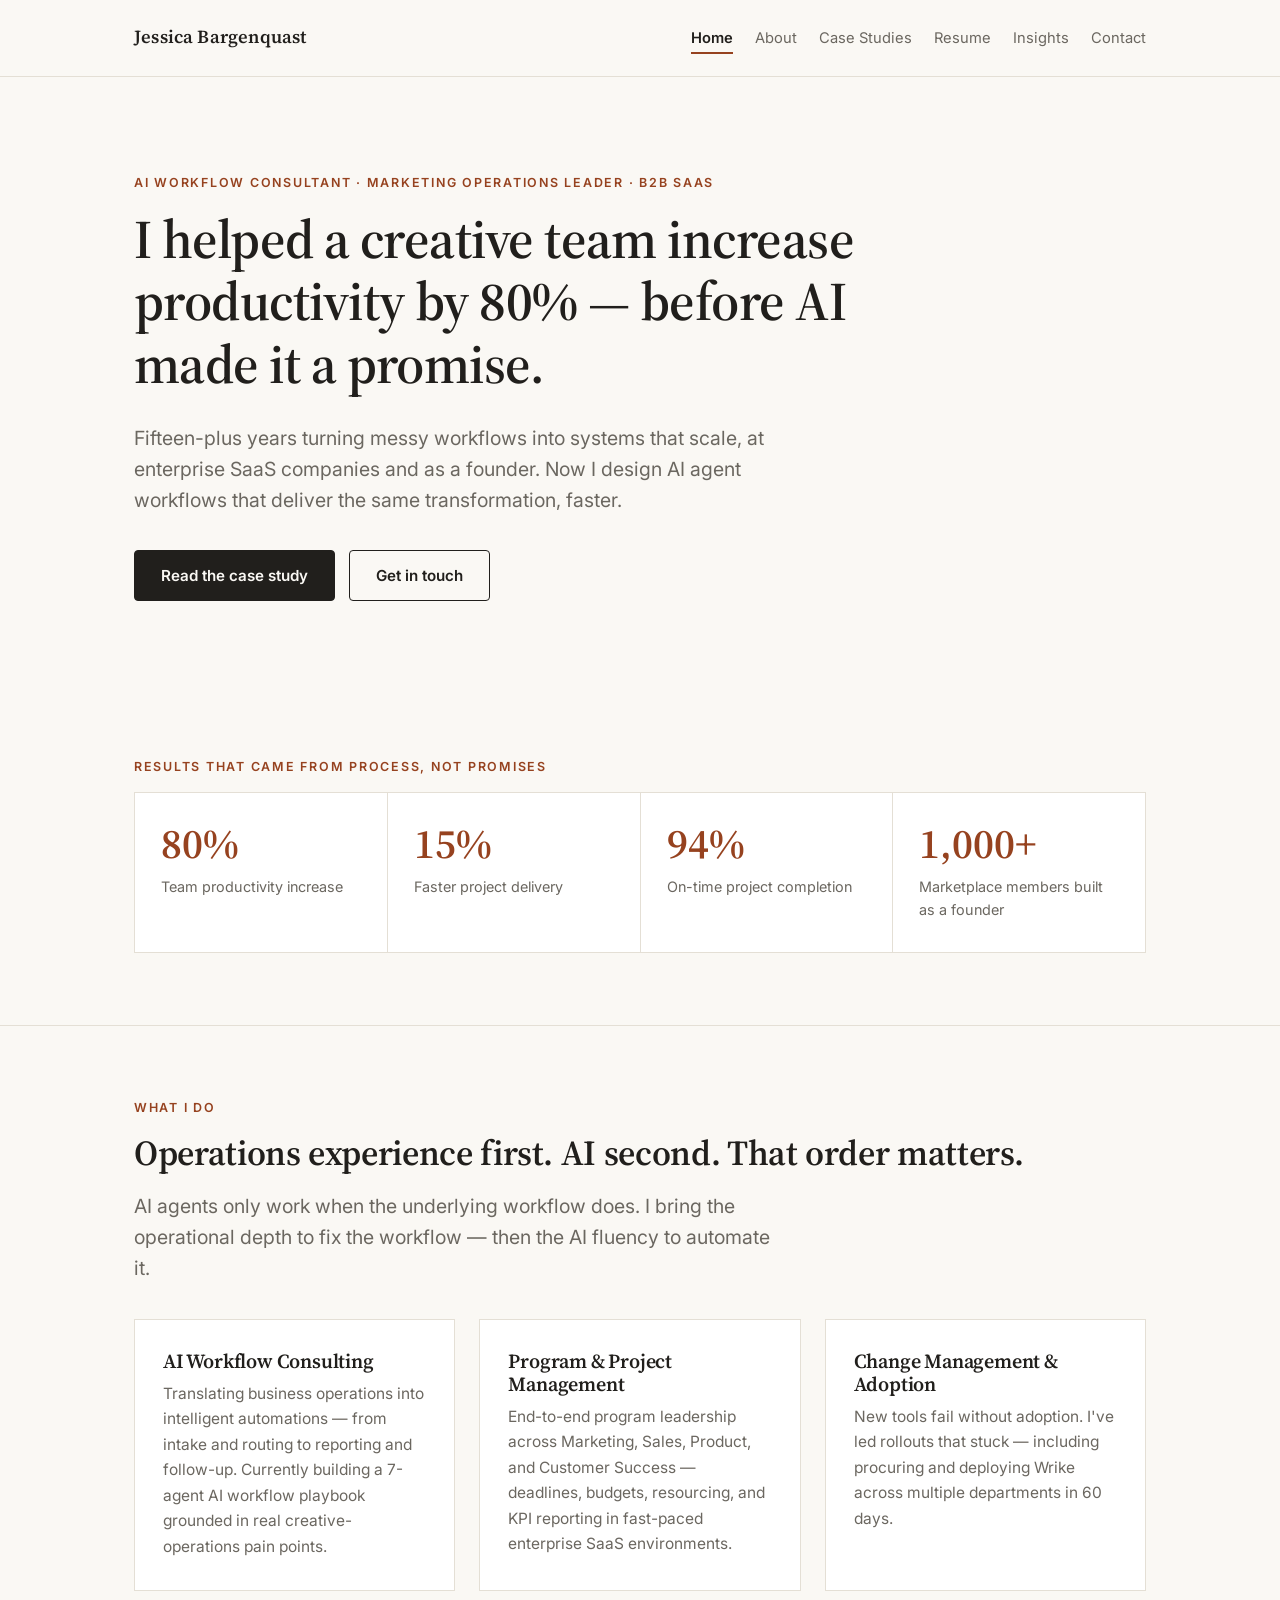
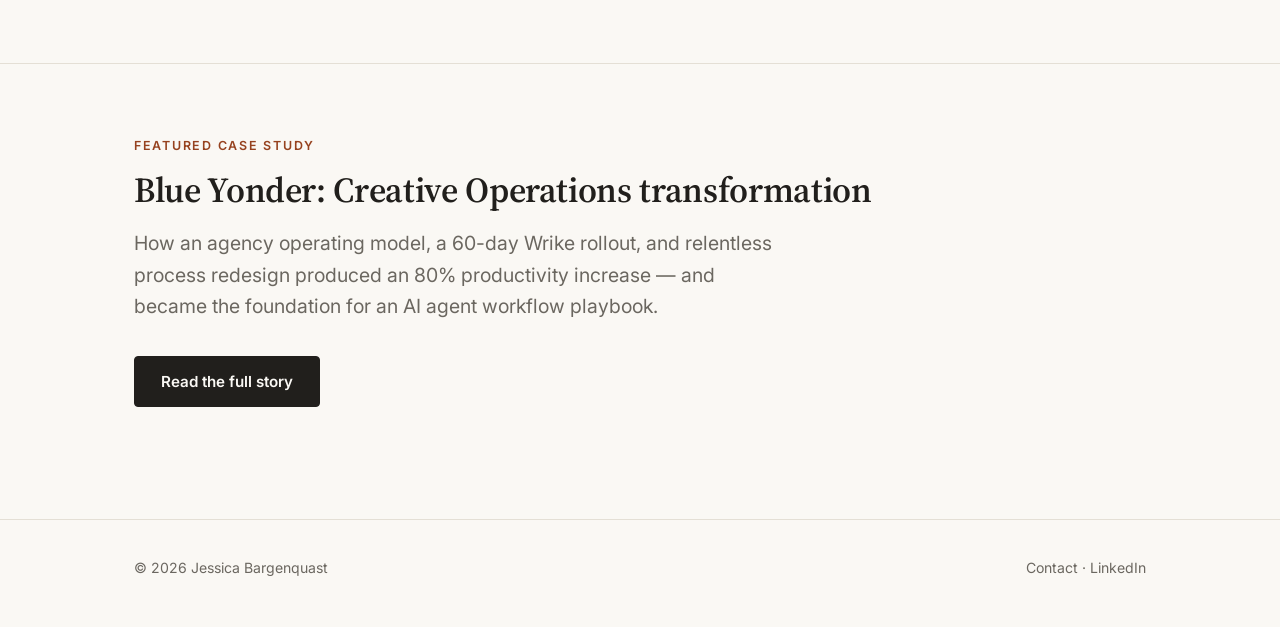
==== index.html @ bfed1fb9 "Portfolio site: six-page static build with Netlify contact form Co-Authored-By: Claude Fable 5 <nore" ====
<!DOCTYPE html>
<html lang="en">
<head>
  <meta charset="UTF-8">
  <meta name="viewport" content="width=device-width, initial-scale=1.0">
  <title>Jessica Bargenquast — AI Workflow Consultant</title>
  <meta name="description" content="AI workflow consultant and marketing operations leader. 15+ years driving workflow transformation at enterprise SaaS companies, including an 80% team productivity increase.">
  <link rel="preconnect" href="https://fonts.googleapis.com">
  <link rel="preconnect" href="https://fonts.gstatic.com" crossorigin>
  <link href="https://fonts.googleapis.com/css2?family=Inter:wght@400;600&family=Source+Serif+4:opsz,wght@8..60,400;8..60,600&display=swap" rel="stylesheet">
  <link rel="stylesheet" href="css/styles.css">
</head>
<body>

  <header class="site-header">
    <div class="wrap">
      <a class="site-name" href="index.html">Jessica Bargenquast</a>
      <nav class="site-nav">
        <a href="index.html" aria-current="page">Home</a>
        <a href="about.html">About</a>
        <a href="case-studies.html">Case Studies</a>
        <a href="resume.html">Resume</a>
        <a href="insights.html">Insights</a>
        <a href="contact.html">Contact</a>
      </nav>
    </div>
  </header>

  <main>

    <section class="hero">
      <div class="wrap">
        <p class="kicker">AI Workflow Consultant · Marketing Operations Leader · B2B SaaS</p>
        <h1>I helped a creative team increase productivity by 80% — before AI made it a promise.</h1>
        <p class="lede">Fifteen-plus years turning messy workflows into systems that scale, at enterprise SaaS companies and as a founder. Now I design AI agent workflows that deliver the same transformation, faster.</p>
        <div class="hero-actions">
          <a class="btn" href="case-studies.html">Read the case study</a>
          <a class="btn secondary" href="contact.html">Get in touch</a>
        </div>
      </div>
    </section>

    <section class="section">
      <div class="wrap">
        <p class="kicker">Results that came from process, not promises</p>
        <div class="stats">
          <div class="stat"><span class="num">80%</span><span class="label">Team productivity increase</span></div>
          <div class="stat"><span class="num">15%</span><span class="label">Faster project delivery</span></div>
          <div class="stat"><span class="num">94%</span><span class="label">On-time project completion</span></div>
          <div class="stat"><span class="num">1,000+</span><span class="label">Marketplace members built as a founder</span></div>
        </div>
      </div>
    </section>

    <section class="section">
      <div class="wrap">
        <p class="kicker">What I do</p>
        <h2>Operations experience first. AI second. That order matters.</h2>
        <p class="lede">AI agents only work when the underlying workflow does. I bring the operational depth to fix the workflow — then the AI fluency to automate it.</p>
        <div class="card-grid">
          <div class="card">
            <h3>AI Workflow Consulting</h3>
            <p>Translating business operations into intelligent automations — from intake and routing to reporting and follow-up. Currently building a 7-agent AI workflow playbook grounded in real creative-operations pain points.</p>
          </div>
          <div class="card">
            <h3>Program &amp; Project Management</h3>
            <p>End-to-end program leadership across Marketing, Sales, Product, and Customer Success — deadlines, budgets, resourcing, and KPI reporting in fast-paced enterprise SaaS environments.</p>
          </div>
          <div class="card">
            <h3>Change Management &amp; Adoption</h3>
            <p>New tools fail without adoption. I've led rollouts that stuck — including procuring and deploying Wrike across multiple departments in 60 days.</p>
          </div>
        </div>
      </div>
    </section>

    <section class="section">
      <div class="wrap">
        <p class="kicker">Featured case study</p>
        <h2>Blue Yonder: Creative Operations transformation</h2>
        <p class="lede">How an agency operating model, a 60-day Wrike rollout, and relentless process redesign produced an 80% productivity increase — and became the foundation for an AI agent workflow playbook.</p>
        <div class="hero-actions">
          <a class="btn" href="case-studies.html">Read the full story</a>
        </div>
      </div>
    </section>

  </main>

  <footer class="site-footer">
    <div class="wrap">
      <div>© 2026 Jessica Bargenquast</div>
      <div>
        <a href="contact.html">Contact</a> ·
        <a href="https://linkedin.com/in/jessbarg">LinkedIn</a>
      </div>
    </div>
  </footer>

</body>
</html>
---- css/styles.css ----
/* ============================================================
   Jessica Bargenquast — portfolio site styles
   Plain CSS, no build step. Edit freely.
   ============================================================ */

:root {
  --paper: #faf8f4;        /* page background */
  --ink: #211f1c;          /* main text */
  --muted: #6b6760;        /* secondary text */
  --accent: #96421f;       /* terracotta accent */
  --accent-dark: #7a3417;
  --line: #e4dfd5;         /* hairline borders */
  --card: #ffffff;
  --serif: "Source Serif 4", Georgia, "Times New Roman", serif;
  --sans: "Inter", -apple-system, "Segoe UI", Helvetica, Arial, sans-serif;
}

* { box-sizing: border-box; }

html { scroll-behavior: smooth; }

body {
  margin: 0;
  background: var(--paper);
  color: var(--ink);
  font-family: var(--sans);
  font-size: 17px;
  line-height: 1.65;
  -webkit-font-smoothing: antialiased;
}

h1, h2, h3 {
  font-family: var(--serif);
  font-weight: 600;
  line-height: 1.15;
  margin: 0 0 0.5em;
  letter-spacing: -0.01em;
}

h1 { font-size: clamp(2.2rem, 5vw, 3.4rem); }
h2 { font-size: clamp(1.6rem, 3.5vw, 2.2rem); }
h3 { font-size: 1.25rem; }

p { margin: 0 0 1.1em; }

a { color: var(--accent); text-decoration: none; }
a:hover { color: var(--accent-dark); text-decoration: underline; }

img { max-width: 100%; display: block; }

.wrap {
  max-width: 1060px;
  margin: 0 auto;
  padding: 0 24px;
}

.prose { max-width: 700px; }

/* ---------- Header / nav ---------- */

.site-header {
  border-bottom: 1px solid var(--line);
  background: var(--paper);
}

.site-header .wrap {
  display: flex;
  flex-wrap: wrap;
  align-items: baseline;
  justify-content: space-between;
  gap: 12px 24px;
  padding-top: 22px;
  padding-bottom: 22px;
}

.site-name {
  font-family: var(--serif);
  font-size: 1.15rem;
  font-weight: 600;
  color: var(--ink);
  letter-spacing: 0.01em;
}
.site-name:hover { color: var(--accent); text-decoration: none; }

.site-nav {
  display: flex;
  flex-wrap: wrap;
  gap: 4px 22px;
  font-size: 0.92rem;
}

.site-nav a {
  color: var(--muted);
  padding: 2px 0;
  border-bottom: 2px solid transparent;
}

.site-nav a:hover {
  color: var(--ink);
  text-decoration: none;
  border-bottom-color: var(--line);
}

.site-nav a[aria-current="page"] {
  color: var(--ink);
  font-weight: 600;
  border-bottom-color: var(--accent);
}

/* ---------- Sections ---------- */

.section { padding: 72px 0; }
.section + .section { border-top: 1px solid var(--line); }

.kicker {
  font-size: 0.78rem;
  font-weight: 600;
  text-transform: uppercase;
  letter-spacing: 0.14em;
  color: var(--accent);
  margin: 0 0 14px;
}

.lede {
  font-size: 1.22rem;
  line-height: 1.6;
  color: var(--muted);
  max-width: 640px;
}

/* ---------- Hero ---------- */

.hero { padding: 96px 0 84px; }

.hero h1 { max-width: 780px; }

.hero .lede { margin-top: 18px; }

.hero-actions {
  margin-top: 34px;
  display: flex;
  flex-wrap: wrap;
  gap: 14px;
}

.btn {
  display: inline-block;
  padding: 12px 26px;
  border-radius: 4px;
  font-size: 0.95rem;
  font-weight: 600;
  background: var(--ink);
  color: var(--paper);
  border: 1px solid var(--ink);
}
.btn:hover { background: var(--accent-dark); border-color: var(--accent-dark); color: #fff; text-decoration: none; }

.btn.secondary {
  background: transparent;
  color: var(--ink);
  border: 1px solid var(--ink);
}
.btn.secondary:hover { background: var(--ink); color: var(--paper); }

/* ---------- Stats ---------- */

.stats {
  display: grid;
  grid-template-columns: repeat(auto-fit, minmax(200px, 1fr));
  gap: 1px;
  background: var(--line);
  border: 1px solid var(--line);
  margin: 0;
}

.stat {
  background: var(--card);
  padding: 30px 26px;
}

.stat .num {
  font-family: var(--serif);
  font-size: 2.6rem;
  font-weight: 600;
  color: var(--accent);
  line-height: 1;
  display: block;
}

.stat .label {
  margin-top: 10px;
  font-size: 0.9rem;
  color: var(--muted);
  display: block;
}

/* ---------- Cards ---------- */

.card-grid {
  display: grid;
  grid-template-columns: repeat(auto-fit, minmax(260px, 1fr));
  gap: 24px;
  margin-top: 34px;
}

.card {
  background: var(--card);
  border: 1px solid var(--line);
  padding: 30px 28px;
}

.card h3 { margin-bottom: 0.4em; }
.card p { color: var(--muted); font-size: 0.97rem; margin-bottom: 0; }

/* ---------- About ---------- */

.about-layout {
  display: grid;
  grid-template-columns: 300px 1fr;
  gap: 56px;
  align-items: start;
}

@media (max-width: 760px) {
  .about-layout { grid-template-columns: 1fr; }
  .about-photo { max-width: 320px; }
}

.about-photo img {
  border-radius: 6px;
  border: 1px solid var(--line);
}

.photo-fallback {
  border-radius: 6px;
  border: 1px solid var(--line);
  background: var(--card);
  aspect-ratio: 4 / 5;
  display: flex;
  align-items: center;
  justify-content: center;
  font-family: var(--serif);
  font-size: 3rem;
  color: var(--line);
}

/* ---------- Case study ---------- */

.case-meta {
  display: flex;
  flex-wrap: wrap;
  gap: 10px 34px;
  padding: 22px 0;
  border-top: 1px solid var(--line);
  border-bottom: 1px solid var(--line);
  margin: 40px 0;
  font-size: 0.92rem;
}

.case-meta div span {
  display: block;
  text-transform: uppercase;
  letter-spacing: 0.1em;
  font-size: 0.72rem;
  color: var(--muted);
  margin-bottom: 2px;
}

.pull {
  border-left: 3px solid var(--accent);
  padding: 6px 0 6px 24px;
  margin: 36px 0;
  font-family: var(--serif);
  font-size: 1.35rem;
  line-height: 1.45;
  color: var(--ink);
}

/* ---------- Resume ---------- */

.resume-header {
  display: flex;
  flex-wrap: wrap;
  align-items: flex-end;
  justify-content: space-between;
  gap: 20px;
  margin-bottom: 8px;
}

.job {
  padding: 30px 0;
  border-top: 1px solid var(--line);
}

.job:first-of-type { border-top: none; }

.job-head {
  display: flex;
  flex-wrap: wrap;
  justify-content: space-between;
  gap: 4px 24px;
  align-items: baseline;
}

.job-head h3 { margin: 0; }

.job-dates {
  font-size: 0.88rem;
  color: var(--muted);
  white-space: nowrap;
}

.job-org {
  color: var(--muted);
  font-size: 0.95rem;
  margin: 2px 0 14px;
}

.job ul { margin: 0; padding-left: 20px; }
.job li { margin-bottom: 9px; color: var(--ink); }

.skills-grid {
  display: grid;
  grid-template-columns: repeat(auto-fit, minmax(230px, 1fr));
  gap: 24px;
  margin-top: 28px;
}

.skills-grid .card ul {
  margin: 0;
  padding-left: 18px;
  color: var(--muted);
  font-size: 0.95rem;
}
.skills-grid .card li { margin-bottom: 7px; }

.cert-list { list-style: none; margin: 0; padding: 0; }
.cert-list li {
  padding: 14px 0;
  border-bottom: 1px solid var(--line);
  display: flex;
  flex-wrap: wrap;
  justify-content: space-between;
  gap: 4px 24px;
}
.cert-list .cert-meta { color: var(--muted); font-size: 0.9rem; white-space: nowrap; }

.badge {
  display: inline-block;
  font-size: 0.72rem;
  font-weight: 600;
  text-transform: uppercase;
  letter-spacing: 0.08em;
  color: var(--accent);
  border: 1px solid var(--accent);
  border-radius: 3px;
  padding: 1px 8px;
  margin-left: 8px;
  vertical-align: middle;
}

/* ---------- Contact ---------- */

.contact-list { list-style: none; padding: 0; margin: 30px 0 0; }
.contact-list li { padding: 16px 0; border-bottom: 1px solid var(--line); font-size: 1.05rem; }
.contact-list span {
  display: inline-block;
  min-width: 110px;
  color: var(--muted);
  font-size: 0.85rem;
  text-transform: uppercase;
  letter-spacing: 0.1em;
}

.contact-form {
  margin-top: 38px;
  max-width: 560px;
}

.contact-form label {
  display: block;
  font-size: 0.85rem;
  font-weight: 600;
  margin-bottom: 18px;
}

.contact-form input,
.contact-form textarea {
  display: block;
  width: 100%;
  margin-top: 6px;
  padding: 11px 13px;
  font: inherit;
  font-weight: 400;
  color: var(--ink);
  background: var(--card);
  border: 1px solid var(--line);
  border-radius: 4px;
}

.contact-form input:focus,
.contact-form textarea:focus {
  outline: 2px solid var(--accent);
  outline-offset: -1px;
  border-color: transparent;
}

.contact-form .btn {
  cursor: pointer;
  font-family: var(--sans);
}

/* ---------- Footer ---------- */

.site-footer {
  border-top: 1px solid var(--line);
  padding: 36px 0 48px;
  margin-top: 40px;
  font-size: 0.88rem;
  color: var(--muted);
}

.site-footer .wrap {
  display: flex;
  flex-wrap: wrap;
  justify-content: space-between;
  gap: 10px 30px;
}

.site-footer a { color: var(--muted); }
.site-footer a:hover { color: var(--accent); }

/* ---------- Utilities ---------- */

.mt-0 { margin-top: 0; }
.center { text-align: center; }
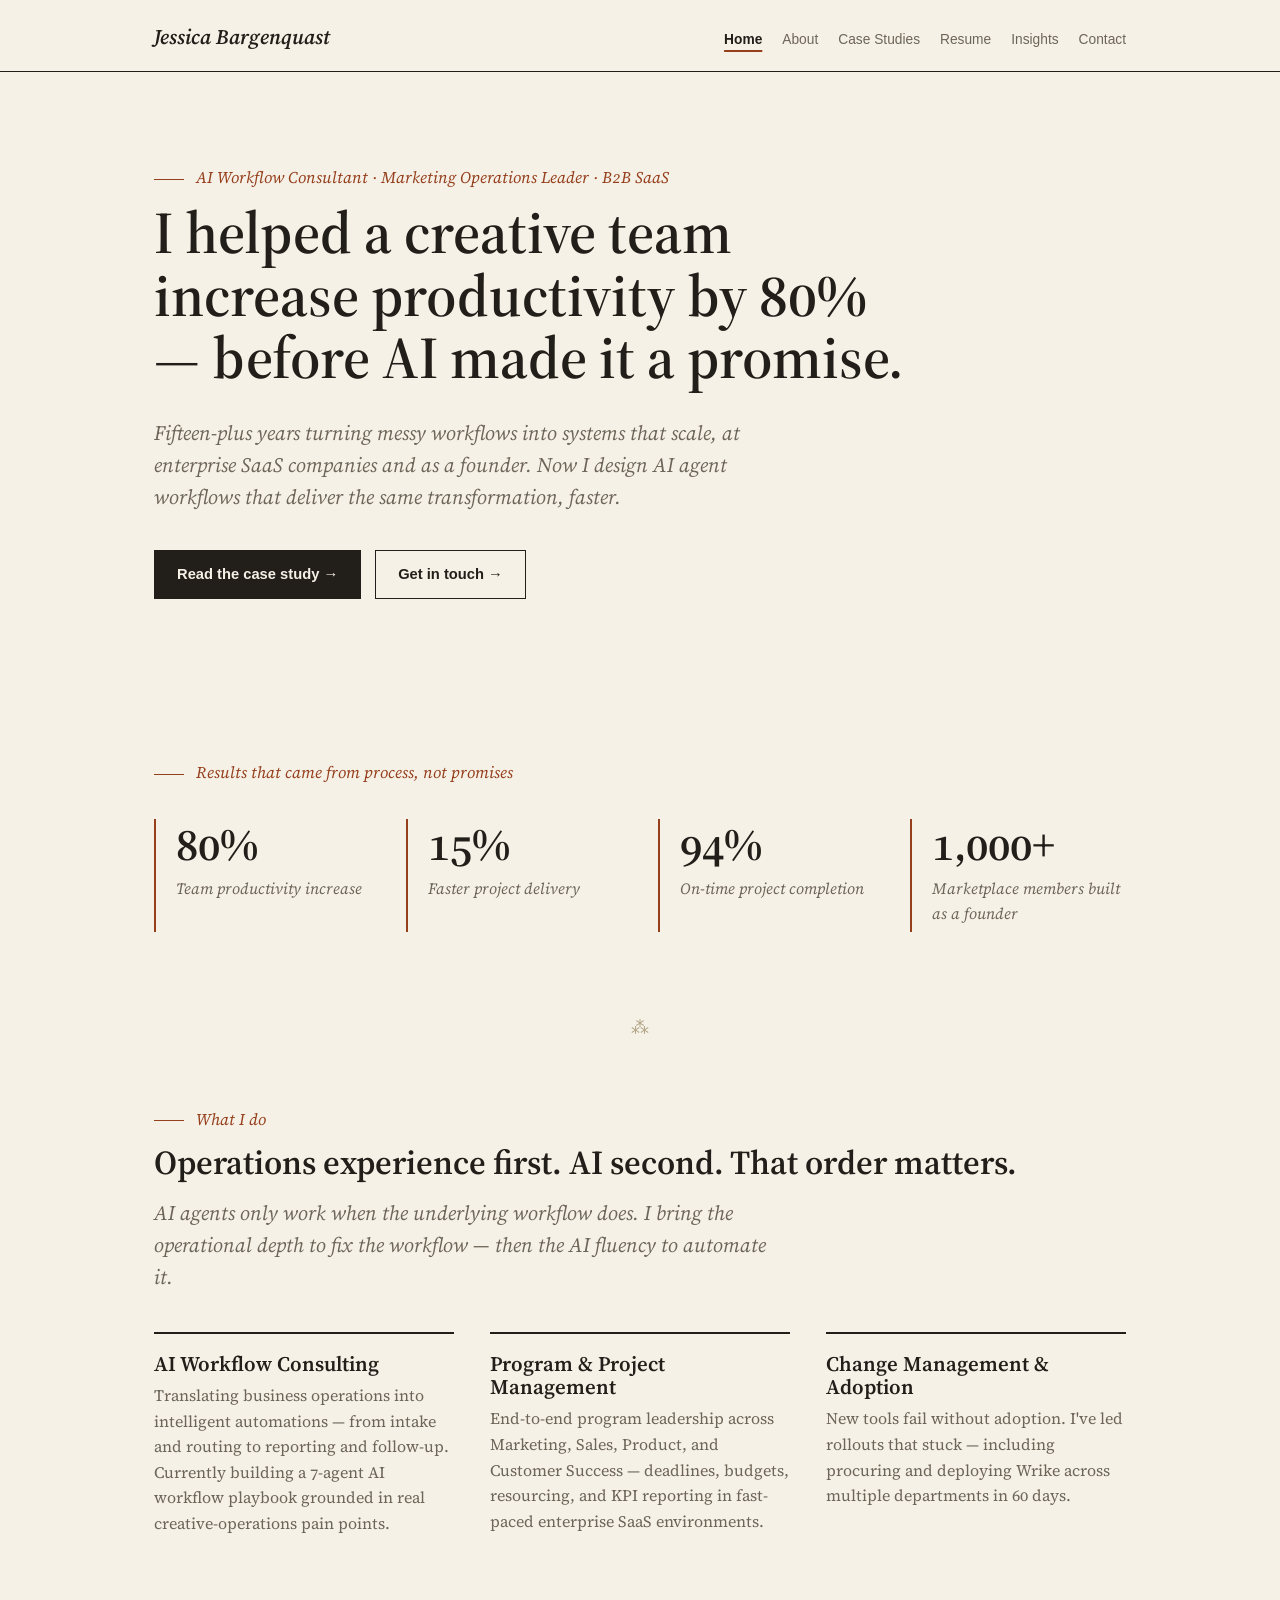
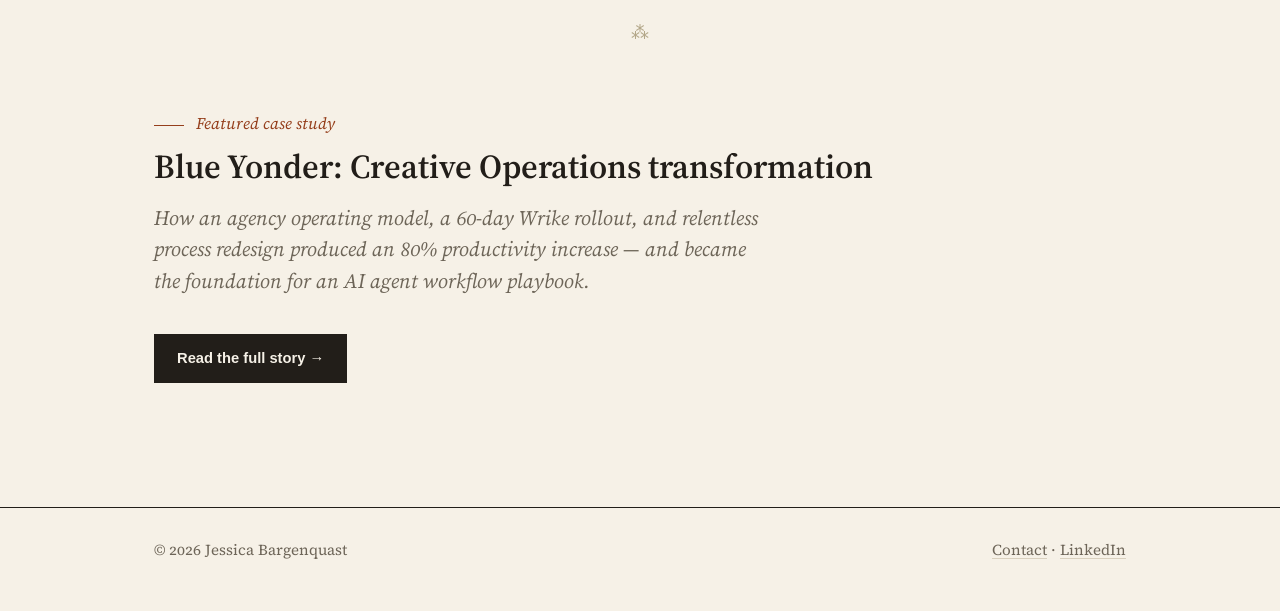
==== commit 362f5be2: "Redesign: small-press editorial style to replace generic AI-generated look Serif body text with real" ====
--- a/index.html
+++ b/index.html
@@ -7,7 +7,7 @@
   <meta name="description" content="AI workflow consultant and marketing operations leader. 15+ years driving workflow transformation at enterprise SaaS companies, including an 80% team productivity increase.">
   <link rel="preconnect" href="https://fonts.googleapis.com">
   <link rel="preconnect" href="https://fonts.gstatic.com" crossorigin>
-  <link href="https://fonts.googleapis.com/css2?family=Inter:wght@400;600&family=Source+Serif+4:opsz,wght@8..60,400;8..60,600&display=swap" rel="stylesheet">
+  <link href="https://fonts.googleapis.com/css2?family=Source+Serif+4:ital,opsz,wght@0,8..60,400;0,8..60,600;1,8..60,400;1,8..60,600&display=swap" rel="stylesheet">
   <link rel="stylesheet" href="css/styles.css">
 </head>
 <body>
--- a/css/styles.css
+++ b/css/styles.css
@@ -1,65 +1,79 @@
 /* ============================================================
    Jessica Bargenquast — portfolio site styles
    Plain CSS, no build step. Edit freely.
+
+   Direction: small-press editorial. Serif body, italic ledes,
+   asterism dividers, ink rules instead of card boxes.
    ============================================================ */
 
 :root {
-  --paper: #faf8f4;        /* page background */
-  --ink: #211f1c;          /* main text */
-  --muted: #6b6760;        /* secondary text */
-  --accent: #96421f;       /* terracotta accent */
-  --accent-dark: #7a3417;
-  --line: #e4dfd5;         /* hairline borders */
-  --card: #ffffff;
+  --paper: #f6f1e7;         /* warm, slightly yellowed stock */
+  --ink: #221e19;
+  --muted: #6d6558;
+  --accent: #953f1c;        /* terracotta, used sparingly */
+  --accent-dark: #743012;
+  --line: #d9d0be;          /* hairline rules */
+  --line-soft: #e7e0d1;
   --serif: "Source Serif 4", Georgia, "Times New Roman", serif;
-  --sans: "Inter", -apple-system, "Segoe UI", Helvetica, Arial, sans-serif;
+  --sans: -apple-system, "Segoe UI", Helvetica, Arial, sans-serif;
 }
 
 * { box-sizing: border-box; }
-
-html { scroll-behavior: smooth; }
 
 body {
   margin: 0;
   background: var(--paper);
   color: var(--ink);
-  font-family: var(--sans);
-  font-size: 17px;
-  line-height: 1.65;
+  font-family: var(--serif);
+  font-size: 1.125rem;
+  line-height: 1.6;
+  font-variant-numeric: oldstyle-nums;
   -webkit-font-smoothing: antialiased;
 }
 
+::selection { background: #ead3ba; }
+
 h1, h2, h3 {
   font-family: var(--serif);
   font-weight: 600;
-  line-height: 1.15;
+  line-height: 1.12;
   margin: 0 0 0.5em;
-  letter-spacing: -0.01em;
-}
-
-h1 { font-size: clamp(2.2rem, 5vw, 3.4rem); }
-h2 { font-size: clamp(1.6rem, 3.5vw, 2.2rem); }
-h3 { font-size: 1.25rem; }
+}
+
+h1 { font-size: clamp(2.3rem, 5.5vw, 3.7rem); line-height: 1.05; text-wrap: balance; }
+h2 { font-size: clamp(1.55rem, 3.5vw, 2.1rem); }
+h3 { font-size: 1.3rem; }
+
+.prose h2 { margin-top: 1.7em; }
 
 p { margin: 0 0 1.1em; }
 
-a { color: var(--accent); text-decoration: none; }
-a:hover { color: var(--accent-dark); text-decoration: underline; }
+a {
+  color: var(--ink);
+  text-decoration: underline;
+  text-decoration-color: var(--accent);
+  text-decoration-thickness: 1px;
+  text-underline-offset: 3px;
+}
+a:hover {
+  color: var(--accent-dark);
+  text-decoration-thickness: 2px;
+}
 
 img { max-width: 100%; display: block; }
 
 .wrap {
-  max-width: 1060px;
+  max-width: 1020px;
   margin: 0 auto;
   padding: 0 24px;
 }
 
-.prose { max-width: 700px; }
+.prose { max-width: 680px; }
 
 /* ---------- Header / nav ---------- */
 
 .site-header {
-  border-bottom: 1px solid var(--line);
+  border-bottom: 1px solid var(--ink);
   background: var(--paper);
 }
 
@@ -69,75 +83,100 @@
   align-items: baseline;
   justify-content: space-between;
   gap: 12px 24px;
-  padding-top: 22px;
-  padding-bottom: 22px;
+  padding-top: 20px;
+  padding-bottom: 18px;
 }
 
 .site-name {
   font-family: var(--serif);
+  font-size: 1.3rem;
+  font-weight: 600;
+  font-style: italic;
+  color: var(--ink);
+  text-decoration: none;
+}
+.site-name:hover { color: var(--accent); }
+
+.site-nav {
+  display: flex;
+  flex-wrap: wrap;
+  gap: 4px 20px;
+  font-family: var(--sans);
+  font-size: 0.86rem;
+}
+
+.site-nav a {
+  color: var(--muted);
+  text-decoration: none;
+  padding: 2px 0;
+}
+
+.site-nav a:hover {
+  color: var(--ink);
+  text-decoration: underline;
+  text-decoration-color: var(--line);
+  text-decoration-thickness: 2px;
+  text-underline-offset: 6px;
+}
+
+.site-nav a[aria-current="page"] {
+  color: var(--ink);
+  font-weight: 600;
+  text-decoration: underline;
+  text-decoration-color: var(--accent);
+  text-decoration-thickness: 2px;
+  text-underline-offset: 6px;
+}
+
+/* ---------- Sections ---------- */
+
+.section { padding: 76px 0; }
+
+/* an asterism between sections, instead of yet another hairline */
+.section + .section { padding-top: 0; }
+.section + .section > .wrap::before {
+  content: "\2042";  /* ⁂ */
+  display: block;
+  text-align: center;
+  color: #b3a789;
   font-size: 1.15rem;
-  font-weight: 600;
-  color: var(--ink);
-  letter-spacing: 0.01em;
-}
-.site-name:hover { color: var(--accent); text-decoration: none; }
-
-.site-nav {
-  display: flex;
-  flex-wrap: wrap;
-  gap: 4px 22px;
-  font-size: 0.92rem;
-}
-
-.site-nav a {
-  color: var(--muted);
-  padding: 2px 0;
-  border-bottom: 2px solid transparent;
-}
-
-.site-nav a:hover {
-  color: var(--ink);
-  text-decoration: none;
-  border-bottom-color: var(--line);
-}
-
-.site-nav a[aria-current="page"] {
-  color: var(--ink);
-  font-weight: 600;
-  border-bottom-color: var(--accent);
-}
-
-/* ---------- Sections ---------- */
-
-.section { padding: 72px 0; }
-.section + .section { border-top: 1px solid var(--line); }
+  padding: 4px 0 64px;
+}
 
 .kicker {
-  font-size: 0.78rem;
-  font-weight: 600;
-  text-transform: uppercase;
-  letter-spacing: 0.14em;
+  font-style: italic;
+  font-size: 1.02rem;
   color: var(--accent);
-  margin: 0 0 14px;
+  margin: 0 0 12px;
+}
+.kicker::before {
+  content: "";
+  display: inline-block;
+  width: 30px;
+  height: 1px;
+  background: var(--accent);
+  vertical-align: middle;
+  margin-right: 12px;
 }
 
 .lede {
-  font-size: 1.22rem;
-  line-height: 1.6;
-  color: var(--muted);
-  max-width: 640px;
+  font-style: italic;
+  font-size: 1.28rem;
+  line-height: 1.55;
+  color: var(--muted);
+  max-width: 620px;
 }
 
 /* ---------- Hero ---------- */
 
-.hero { padding: 96px 0 84px; }
-
-.hero h1 { max-width: 780px; }
-
-.hero .lede { margin-top: 18px; }
+.hero { padding: 92px 0 84px; }
+
+.hero h1 { max-width: 760px; }
+
+.hero .lede { margin-top: 20px; }
 
 .hero-actions {
-  margin-top: 34px;
+  margin-top: 36px;
   display: flex;
   flex-wrap: wrap;
   gap: 14px;
@@ -145,20 +184,21 @@
 
 .btn {
   display: inline-block;
-  padding: 12px 26px;
-  border-radius: 4px;
-  font-size: 0.95rem;
+  padding: 12px 22px;
+  font-family: var(--sans);
+  font-size: 0.92rem;
   font-weight: 600;
   background: var(--ink);
   color: var(--paper);
   border: 1px solid var(--ink);
-}
-.btn:hover { background: var(--accent-dark); border-color: var(--accent-dark); color: #fff; text-decoration: none; }
+  text-decoration: none;
+}
+.btn::after { content: "\00a0\2192"; }  /* nbsp + → */
+.btn:hover { background: var(--accent-dark); border-color: var(--accent-dark); color: #fff; }
 
 .btn.secondary {
   background: transparent;
   color: var(--ink);
-  border: 1px solid var(--ink);
 }
 .btn.secondary:hover { background: var(--ink); color: var(--paper); }
 
@@ -166,30 +206,29 @@
 
 .stats {
   display: grid;
-  grid-template-columns: repeat(auto-fit, minmax(200px, 1fr));
-  gap: 1px;
-  background: var(--line);
-  border: 1px solid var(--line);
-  margin: 0;
+  grid-template-columns: repeat(auto-fit, minmax(190px, 1fr));
+  gap: 30px 36px;
+  margin: 34px 0 0;
 }
 
 .stat {
-  background: var(--card);
-  padding: 30px 26px;
+  border-left: 2px solid var(--accent);
+  padding: 4px 0 6px 20px;
 }
 
 .stat .num {
   font-family: var(--serif);
-  font-size: 2.6rem;
-  font-weight: 600;
-  color: var(--accent);
+  font-size: 2.8rem;
+  font-weight: 600;
   line-height: 1;
+  color: var(--ink);
   display: block;
 }
 
 .stat .label {
-  margin-top: 10px;
-  font-size: 0.9rem;
+  margin-top: 8px;
+  font-style: italic;
+  font-size: 0.98rem;
   color: var(--muted);
   display: block;
 }
@@ -199,18 +238,17 @@
 .card-grid {
   display: grid;
   grid-template-columns: repeat(auto-fit, minmax(260px, 1fr));
-  gap: 24px;
-  margin-top: 34px;
+  gap: 40px 36px;
+  margin-top: 38px;
 }
 
 .card {
-  background: var(--card);
-  border: 1px solid var(--line);
-  padding: 30px 28px;
+  border-top: 2px solid var(--ink);
+  padding-top: 18px;
 }
 
 .card h3 { margin-bottom: 0.4em; }
-.card p { color: var(--muted); font-size: 0.97rem; margin-bottom: 0; }
+.card p { color: var(--muted); font-size: 1rem; margin-bottom: 0; }
 
 /* ---------- About ---------- */
 
@@ -227,19 +265,20 @@
 }
 
 .about-photo img {
-  border-radius: 6px;
-  border: 1px solid var(--line);
+  border: 1px solid var(--ink);
+  box-shadow: 10px 10px 0 var(--line-soft);
 }
 
 .photo-fallback {
-  border-radius: 6px;
-  border: 1px solid var(--line);
-  background: var(--card);
+  border: 1px solid var(--ink);
+  box-shadow: 10px 10px 0 var(--line-soft);
+  background: #fffdf8;
   aspect-ratio: 4 / 5;
   display: flex;
   align-items: center;
   justify-content: center;
   font-family: var(--serif);
+  font-style: italic;
   font-size: 3rem;
   color: var(--line);
 }
@@ -249,31 +288,38 @@
 .case-meta {
   display: flex;
   flex-wrap: wrap;
-  gap: 10px 34px;
-  padding: 22px 0;
-  border-top: 1px solid var(--line);
+  gap: 10px 40px;
+  padding: 20px 0;
+  border-top: 2px solid var(--ink);
   border-bottom: 1px solid var(--line);
-  margin: 40px 0;
-  font-size: 0.92rem;
+  margin: 42px 0;
+  font-size: 0.98rem;
 }
 
 .case-meta div span {
   display: block;
+  font-family: var(--sans);
   text-transform: uppercase;
-  letter-spacing: 0.1em;
-  font-size: 0.72rem;
-  color: var(--muted);
-  margin-bottom: 2px;
+  letter-spacing: 0.09em;
+  font-size: 0.7rem;
+  color: var(--muted);
+  margin-bottom: 3px;
 }
 
 .pull {
-  border-left: 3px solid var(--accent);
-  padding: 6px 0 6px 24px;
-  margin: 36px 0;
-  font-family: var(--serif);
-  font-size: 1.35rem;
-  line-height: 1.45;
-  color: var(--ink);
+  margin: 46px 0;
+  font-style: italic;
+  font-size: 1.45rem;
+  line-height: 1.42;
+  color: var(--ink);
+}
+.pull::before {
+  content: "";
+  display: block;
+  width: 54px;
+  height: 3px;
+  background: var(--accent);
+  margin-bottom: 18px;
 }
 
 /* ---------- Resume ---------- */
@@ -292,7 +338,7 @@
   border-top: 1px solid var(--line);
 }
 
-.job:first-of-type { border-top: none; }
+.job:first-of-type { border-top: 2px solid var(--ink); margin-top: 24px; }
 
 .job-head {
   display: flex;
@@ -305,32 +351,33 @@
 .job-head h3 { margin: 0; }
 
 .job-dates {
-  font-size: 0.88rem;
+  font-style: italic;
+  font-size: 0.95rem;
   color: var(--muted);
   white-space: nowrap;
 }
 
 .job-org {
   color: var(--muted);
-  font-size: 0.95rem;
+  font-style: italic;
   margin: 2px 0 14px;
 }
 
 .job ul { margin: 0; padding-left: 20px; }
-.job li { margin-bottom: 9px; color: var(--ink); }
+.job li { margin-bottom: 9px; }
 
 .skills-grid {
   display: grid;
   grid-template-columns: repeat(auto-fit, minmax(230px, 1fr));
-  gap: 24px;
-  margin-top: 28px;
+  gap: 36px;
+  margin-top: 30px;
 }
 
 .skills-grid .card ul {
   margin: 0;
   padding-left: 18px;
   color: var(--muted);
-  font-size: 0.95rem;
+  font-size: 0.98rem;
 }
 .skills-grid .card li { margin-bottom: 7px; }
 
@@ -343,19 +390,19 @@
   justify-content: space-between;
   gap: 4px 24px;
 }
-.cert-list .cert-meta { color: var(--muted); font-size: 0.9rem; white-space: nowrap; }
+.cert-list .cert-meta { color: var(--muted); font-style: italic; font-size: 0.95rem; white-space: nowrap; }
 
 .badge {
   display: inline-block;
-  font-size: 0.72rem;
+  font-family: var(--sans);
+  font-size: 0.68rem;
   font-weight: 600;
   text-transform: uppercase;
   letter-spacing: 0.08em;
   color: var(--accent);
   border: 1px solid var(--accent);
-  border-radius: 3px;
-  padding: 1px 8px;
-  margin-left: 8px;
+  padding: 2px 8px;
+  margin-left: 10px;
   vertical-align: middle;
 }
 
@@ -366,10 +413,11 @@
 .contact-list span {
   display: inline-block;
   min-width: 110px;
-  color: var(--muted);
-  font-size: 0.85rem;
+  font-family: var(--sans);
+  color: var(--muted);
+  font-size: 0.78rem;
   text-transform: uppercase;
-  letter-spacing: 0.1em;
+  letter-spacing: 0.09em;
 }
 
 .contact-form {
@@ -379,7 +427,8 @@
 
 .contact-form label {
   display: block;
-  font-size: 0.85rem;
+  font-family: var(--sans);
+  font-size: 0.84rem;
   font-weight: 600;
   margin-bottom: 18px;
 }
@@ -391,11 +440,11 @@
   margin-top: 6px;
   padding: 11px 13px;
   font: inherit;
-  font-weight: 400;
-  color: var(--ink);
-  background: var(--card);
-  border: 1px solid var(--line);
-  border-radius: 4px;
+  font-family: var(--serif);
+  color: var(--ink);
+  background: #fffdf8;
+  border: 1px solid #b3a789;
+  border-radius: 0;
 }
 
 .contact-form input:focus,
@@ -405,18 +454,15 @@
   border-color: transparent;
 }
 
-.contact-form .btn {
-  cursor: pointer;
-  font-family: var(--sans);
-}
+.contact-form .btn { cursor: pointer; }
 
 /* ---------- Footer ---------- */
 
 .site-footer {
-  border-top: 1px solid var(--line);
-  padding: 36px 0 48px;
-  margin-top: 40px;
-  font-size: 0.88rem;
+  border-top: 1px solid var(--ink);
+  padding: 30px 0 48px;
+  margin-top: 48px;
+  font-size: 0.95rem;
   color: var(--muted);
 }
 
@@ -427,8 +473,8 @@
   gap: 10px 30px;
 }
 
-.site-footer a { color: var(--muted); }
-.site-footer a:hover { color: var(--accent); }
+.site-footer a { color: var(--muted); text-decoration-color: var(--line); }
+.site-footer a:hover { color: var(--accent); text-decoration-color: var(--accent); }
 
 /* ---------- Utilities ---------- */
 
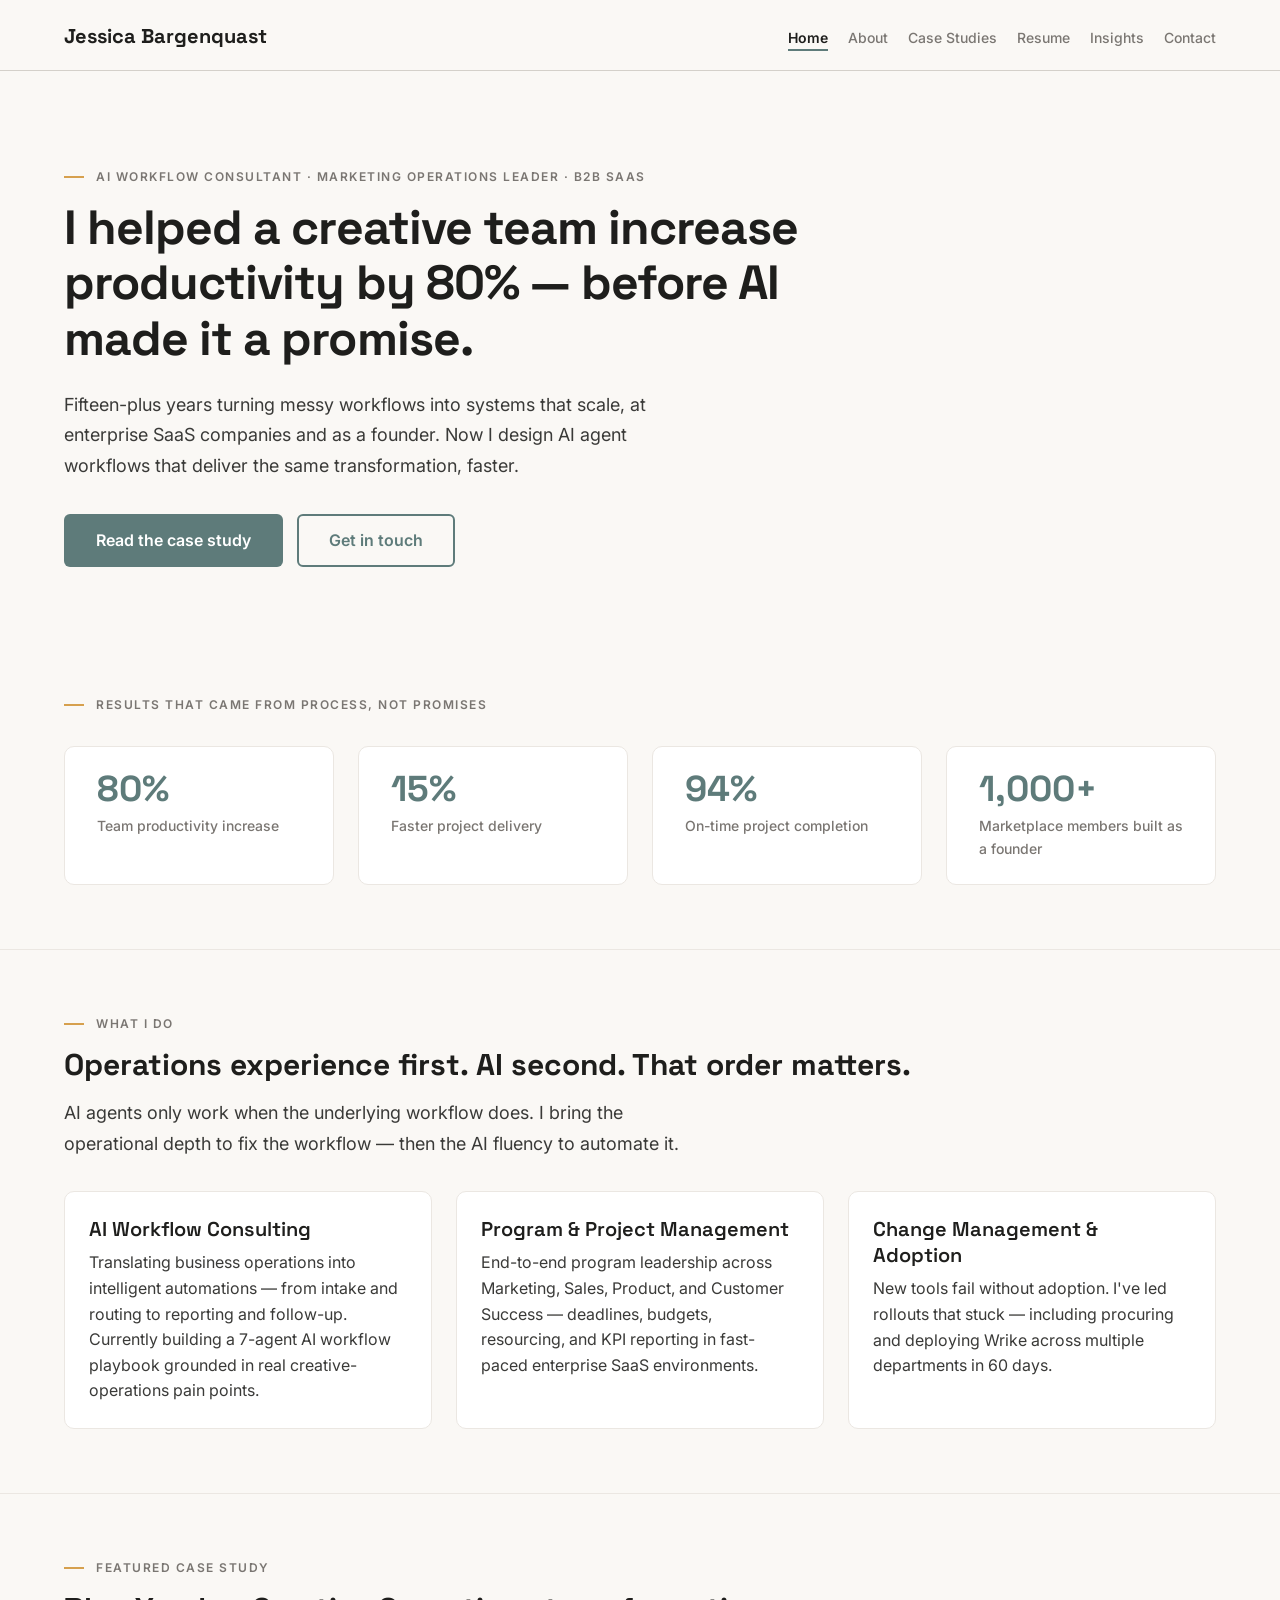
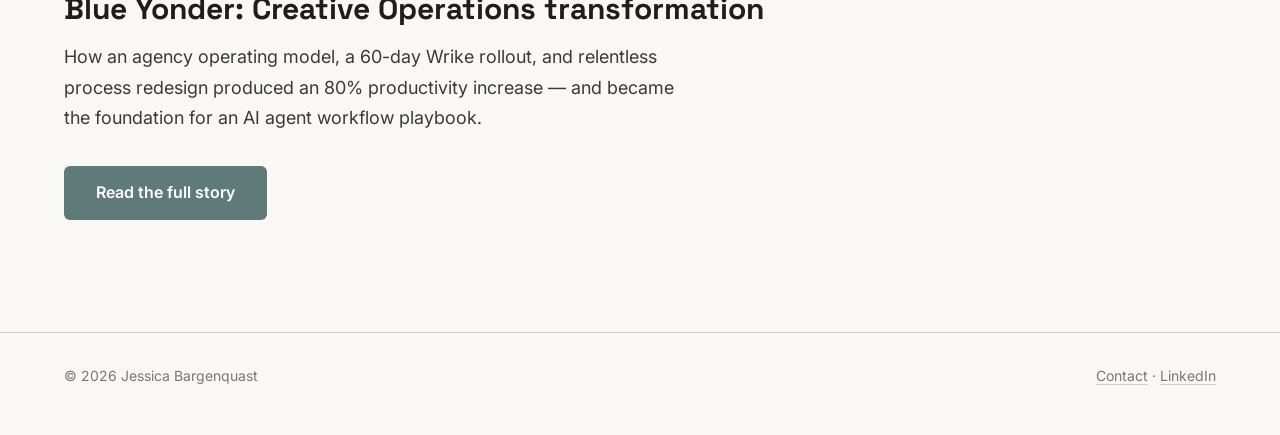
==== commit 78e96631: "Swap primary accent from Red Clay to Patina (Clay & Iron v1.1) Red Clay sat too close to Claude's ow" ====
--- a/index.html
+++ b/index.html
@@ -7,7 +7,8 @@
   <meta name="description" content="AI workflow consultant and marketing operations leader. 15+ years driving workflow transformation at enterprise SaaS companies, including an 80% team productivity increase.">
   <link rel="preconnect" href="https://fonts.googleapis.com">
   <link rel="preconnect" href="https://fonts.gstatic.com" crossorigin>
-  <link href="https://fonts.googleapis.com/css2?family=Source+Serif+4:ital,opsz,wght@0,8..60,400;0,8..60,600;1,8..60,400;1,8..60,600&display=swap" rel="stylesheet">
+  <link href="https://fonts.googleapis.com/css2?family=Space+Grotesk:wght@400;500;600;700&display=swap" rel="stylesheet">
+  <link href="https://fonts.googleapis.com/css2?family=Inter:wght@400;500;600;700&display=swap" rel="stylesheet">
   <link rel="stylesheet" href="css/styles.css">
 </head>
 <body>
--- a/css/styles.css
+++ b/css/styles.css
@@ -2,56 +2,102 @@
    Jessica Bargenquast — portfolio site styles
    Plain CSS, no build step. Edit freely.
 
-   Direction: small-press editorial. Serif body, italic ledes,
-   asterism dividers, ink rules instead of card boxes.
+   Brand system: "Clay & Iron" (see jessica-brand-style-guide.html).
+   Space Grotesk for headings, Inter for body. Tokens below are
+   copied directly from the brand guide's :root block.
    ============================================================ */
 
 :root {
-  --paper: #f6f1e7;         /* warm, slightly yellowed stock */
-  --ink: #221e19;
-  --muted: #6d6558;
-  --accent: #953f1c;        /* terracotta, used sparingly */
-  --accent-dark: #743012;
-  --line: #d9d0be;          /* hairline rules */
-  --line-soft: #e7e0d1;
-  --serif: "Source Serif 4", Georgia, "Times New Roman", serif;
-  --sans: -apple-system, "Segoe UI", Helvetica, Arial, sans-serif;
+  /* Colors */
+  --iron:         #1E1E1C;
+  --red-clay:     #B85A3A;
+  --red-clay-dark:#9C4C30;
+  --patina:       #5E7B7A;
+  --patina-dark:  #4C6564;
+  --bone:         #FAF8F5;
+  --brass:        #D6A04E;
+  --iron-soft:    #3A3A38;
+  --iron-muted:   #7A7672;
+  --clay-light:   rgba(184,90,58,0.06);
+  --patina-light: rgba(94,123,122,0.06);
+  --brass-light:  rgba(214,160,78,0.08);
+  --surface:      #F2F1EE;
+  --border:       #EBE7E2;
+  --border-dark:  #D4D0CA;
+  --white:        #FFFFFF;
+
+  /* Semantic accent layer — swap these two lines to re-theme the whole
+     site. Primary accent is Patina (teal); Red Clay is demoted to a
+     secondary highlight so the palette reads less like a default AI clay. */
+  --accent:       var(--patina);
+  --accent-dark:  var(--patina-dark);
+  --accent-tint:  var(--patina-light);
+  --accent-2:     var(--red-clay);   /* secondary highlight: badges, small marks */
+
+  /* Typography */
+  --font-heading: 'Space Grotesk', system-ui, -apple-system, sans-serif;
+  --font-body:    'Inter', system-ui, -apple-system, sans-serif;
+
+  /* Type scale (major third — 1.25 ratio) */
+  --text-xs:   0.75rem;    /* 12px */
+  --text-sm:   0.875rem;   /* 14px */
+  --text-base: 1rem;       /* 16px */
+  --text-md:   1.125rem;   /* 18px */
+  --text-lg:   1.25rem;    /* 20px */
+  --text-xl:   1.5rem;     /* 24px */
+  --text-2xl:  1.875rem;   /* 30px */
+  --text-3xl:  2.25rem;    /* 36px */
+  --text-4xl:  3rem;       /* 48px */
+
+  /* Spacing (8px grid) */
+  --space-xs:  0.25rem;    /* 4px */
+  --space-sm:  0.5rem;     /* 8px */
+  --space-md:  1rem;       /* 16px */
+  --space-lg:  1.5rem;     /* 24px */
+  --space-xl:  2rem;       /* 32px */
+  --space-2xl: 3rem;       /* 48px */
+  --space-3xl: 4rem;       /* 64px */
+  --space-4xl: 6rem;       /* 96px */
+
+  /* Layout */
+  --max-width:     1200px;
+  --content-width: 720px;
+  --radius-sm:     6px;
+  --radius-md:     10px;
+  --radius-lg:     14px;
 }
 
 * { box-sizing: border-box; }
 
 body {
   margin: 0;
-  background: var(--paper);
-  color: var(--ink);
-  font-family: var(--serif);
-  font-size: 1.125rem;
+  background: var(--bone);
+  color: var(--iron);
+  font-family: var(--font-body);
+  font-size: var(--text-base);
   line-height: 1.6;
-  font-variant-numeric: oldstyle-nums;
   -webkit-font-smoothing: antialiased;
 }
 
-::selection { background: #ead3ba; }
+::selection { background: rgba(184,90,58,0.18); }
 
 h1, h2, h3 {
-  font-family: var(--serif);
-  font-weight: 600;
-  line-height: 1.12;
+  font-family: var(--font-heading);
+  font-weight: 700;
   margin: 0 0 0.5em;
 }
 
-h1 { font-size: clamp(2.3rem, 5.5vw, 3.7rem); line-height: 1.05; text-wrap: balance; }
-h2 { font-size: clamp(1.55rem, 3.5vw, 2.1rem); }
-h3 { font-size: 1.3rem; }
+h1 { font-size: clamp(2.25rem, 5vw, var(--text-4xl)); line-height: 1.15; letter-spacing: -0.01em; }
+h2 { font-size: var(--text-2xl); line-height: 1.2; }
+h3 { font-size: var(--text-lg); font-weight: 600; line-height: 1.3; }
 
 .prose h2 { margin-top: 1.7em; }
 
 p { margin: 0 0 1.1em; }
 
 a {
-  color: var(--ink);
+  color: var(--accent);
   text-decoration: underline;
-  text-decoration-color: var(--accent);
   text-decoration-thickness: 1px;
   text-underline-offset: 3px;
 }
@@ -63,18 +109,18 @@
 img { max-width: 100%; display: block; }
 
 .wrap {
-  max-width: 1020px;
+  max-width: var(--max-width);
   margin: 0 auto;
   padding: 0 24px;
 }
 
-.prose { max-width: 680px; }
+.prose { max-width: var(--content-width); }
 
 /* ---------- Header / nav ---------- */
 
 .site-header {
-  border-bottom: 1px solid var(--ink);
-  background: var(--paper);
+  border-bottom: 1px solid var(--border-dark);
+  background: var(--bone);
 }
 
 .site-header .wrap {
@@ -88,11 +134,10 @@
 }
 
 .site-name {
-  font-family: var(--serif);
-  font-size: 1.3rem;
-  font-weight: 600;
-  font-style: italic;
-  color: var(--ink);
+  font-family: var(--font-heading);
+  font-size: var(--text-lg);
+  font-weight: 700;
+  color: var(--iron);
   text-decoration: none;
 }
 .site-name:hover { color: var(--accent); }
@@ -101,26 +146,27 @@
   display: flex;
   flex-wrap: wrap;
   gap: 4px 20px;
-  font-family: var(--sans);
-  font-size: 0.86rem;
+  font-family: var(--font-body);
+  font-size: var(--text-sm);
+  font-weight: 500;
 }
 
 .site-nav a {
-  color: var(--muted);
+  color: var(--iron-muted);
   text-decoration: none;
   padding: 2px 0;
 }
 
 .site-nav a:hover {
-  color: var(--ink);
+  color: var(--iron);
   text-decoration: underline;
-  text-decoration-color: var(--line);
+  text-decoration-color: var(--border-dark);
   text-decoration-thickness: 2px;
   text-underline-offset: 6px;
 }
 
 .site-nav a[aria-current="page"] {
-  color: var(--ink);
+  color: var(--iron);
   font-weight: 600;
   text-decoration: underline;
   text-decoration-color: var(--accent);
@@ -130,53 +176,46 @@
 
 /* ---------- Sections ---------- */
 
-.section { padding: 76px 0; }
-
-/* an asterism between sections, instead of yet another hairline */
-.section + .section { padding-top: 0; }
-.section + .section > .wrap::before {
-  content: "\2042";  /* ⁂ */
-  display: block;
-  text-align: center;
-  color: #b3a789;
-  font-size: 1.15rem;
-  padding: 4px 0 64px;
-}
+.section { padding: var(--space-3xl) 0; }
+.section + .section { border-top: 1px solid var(--border); }
 
 .kicker {
-  font-style: italic;
-  font-size: 1.02rem;
-  color: var(--accent);
-  margin: 0 0 12px;
+  display: flex;
+  align-items: center;
+  gap: 12px;
+  font-family: var(--font-body);
+  font-weight: 600;
+  font-size: var(--text-xs);
+  text-transform: uppercase;
+  letter-spacing: 1.5px;
+  color: var(--iron-muted);
+  margin: 0 0 14px;
 }
 .kicker::before {
   content: "";
   display: inline-block;
-  width: 30px;
-  height: 1px;
-  background: var(--accent);
-  vertical-align: middle;
-  margin-right: 12px;
+  width: 20px;
+  height: 2px;
+  background: var(--brass);
 }
 
 .lede {
-  font-style: italic;
-  font-size: 1.28rem;
-  line-height: 1.55;
-  color: var(--muted);
+  font-size: var(--text-md);
+  line-height: 1.7;
+  color: var(--iron-soft);
   max-width: 620px;
 }
 
 /* ---------- Hero ---------- */
 
-.hero { padding: 92px 0 84px; }
-
-.hero h1 { max-width: 760px; }
+.hero { padding: var(--space-4xl) 0 var(--space-3xl); }
+
+.hero h1 { max-width: 760px; letter-spacing: -0.02em; }
 
 .hero .lede { margin-top: 20px; }
 
 .hero-actions {
-  margin-top: 36px;
+  margin-top: var(--space-xl);
   display: flex;
   flex-wrap: wrap;
   gap: 14px;
@@ -184,52 +223,58 @@
 
 .btn {
   display: inline-block;
-  padding: 12px 22px;
-  font-family: var(--sans);
-  font-size: 0.92rem;
-  font-weight: 600;
-  background: var(--ink);
-  color: var(--paper);
-  border: 1px solid var(--ink);
+  padding: 14px 32px;
+  min-height: 48px;
+  font-family: var(--font-body);
+  font-size: var(--text-base);
+  font-weight: 600;
+  background: var(--accent);
+  color: var(--white);
+  border: none;
+  border-radius: var(--radius-sm);
   text-decoration: none;
-}
-.btn::after { content: "\00a0\2192"; }  /* nbsp + → */
-.btn:hover { background: var(--accent-dark); border-color: var(--accent-dark); color: #fff; }
+  text-align: center;
+}
+.btn:hover { background: var(--accent-dark); }
 
 .btn.secondary {
   background: transparent;
-  color: var(--ink);
-}
-.btn.secondary:hover { background: var(--ink); color: var(--paper); }
+  color: var(--accent);
+  border: 2px solid var(--accent);
+  padding: 12px 30px;
+}
+.btn.secondary:hover { background: var(--accent-tint); }
 
 /* ---------- Stats ---------- */
 
 .stats {
   display: grid;
   grid-template-columns: repeat(auto-fit, minmax(190px, 1fr));
-  gap: 30px 36px;
-  margin: 34px 0 0;
+  gap: var(--space-lg);
+  margin: var(--space-xl) 0 0;
 }
 
 .stat {
-  border-left: 2px solid var(--accent);
-  padding: 4px 0 6px 20px;
+  background: var(--white);
+  border: 1px solid var(--border);
+  border-radius: var(--radius-md);
+  padding: var(--space-lg) var(--space-xl);
 }
 
 .stat .num {
-  font-family: var(--serif);
-  font-size: 2.8rem;
-  font-weight: 600;
+  font-family: var(--font-heading);
+  font-size: var(--text-3xl);
+  font-weight: 700;
   line-height: 1;
-  color: var(--ink);
+  color: var(--accent);
   display: block;
 }
 
 .stat .label {
-  margin-top: 8px;
-  font-style: italic;
-  font-size: 0.98rem;
-  color: var(--muted);
+  margin-top: var(--space-sm);
+  font-size: var(--text-sm);
+  font-weight: 500;
+  color: var(--iron-muted);
   display: block;
 }
 
@@ -238,17 +283,19 @@
 .card-grid {
   display: grid;
   grid-template-columns: repeat(auto-fit, minmax(260px, 1fr));
-  gap: 40px 36px;
-  margin-top: 38px;
+  gap: var(--space-lg);
+  margin-top: var(--space-xl);
 }
 
 .card {
-  border-top: 2px solid var(--ink);
-  padding-top: 18px;
+  background: var(--white);
+  border: 1px solid var(--border);
+  border-radius: var(--radius-md);
+  padding: var(--space-lg);
 }
 
 .card h3 { margin-bottom: 0.4em; }
-.card p { color: var(--muted); font-size: 1rem; margin-bottom: 0; }
+.card p { color: var(--iron-soft); font-size: var(--text-base); margin-bottom: 0; }
 
 /* ---------- About ---------- */
 
@@ -265,22 +312,22 @@
 }
 
 .about-photo img {
-  border: 1px solid var(--ink);
-  box-shadow: 10px 10px 0 var(--line-soft);
+  border: 1px solid var(--border);
+  border-radius: var(--radius-md);
 }
 
 .photo-fallback {
-  border: 1px solid var(--ink);
-  box-shadow: 10px 10px 0 var(--line-soft);
-  background: #fffdf8;
+  border: 1px solid var(--border);
+  border-radius: var(--radius-md);
+  background: var(--surface);
   aspect-ratio: 4 / 5;
   display: flex;
   align-items: center;
   justify-content: center;
-  font-family: var(--serif);
-  font-style: italic;
-  font-size: 3rem;
-  color: var(--line);
+  font-family: var(--font-heading);
+  font-weight: 700;
+  font-size: var(--text-3xl);
+  color: var(--border-dark);
 }
 
 /* ---------- Case study ---------- */
@@ -289,37 +336,33 @@
   display: flex;
   flex-wrap: wrap;
   gap: 10px 40px;
-  padding: 20px 0;
-  border-top: 2px solid var(--ink);
-  border-bottom: 1px solid var(--line);
-  margin: 42px 0;
-  font-size: 0.98rem;
+  padding: var(--space-lg) 0;
+  border-top: 2px solid var(--iron);
+  border-bottom: 1px solid var(--border);
+  margin: var(--space-2xl) 0;
+  font-size: var(--text-base);
 }
 
 .case-meta div span {
   display: block;
-  font-family: var(--sans);
+  font-family: var(--font-body);
+  font-weight: 600;
   text-transform: uppercase;
-  letter-spacing: 0.09em;
-  font-size: 0.7rem;
-  color: var(--muted);
+  letter-spacing: 1px;
+  font-size: var(--text-xs);
+  color: var(--iron-muted);
   margin-bottom: 3px;
 }
 
 .pull {
-  margin: 46px 0;
-  font-style: italic;
-  font-size: 1.45rem;
-  line-height: 1.42;
-  color: var(--ink);
-}
-.pull::before {
-  content: "";
-  display: block;
-  width: 54px;
-  height: 3px;
-  background: var(--accent);
-  margin-bottom: 18px;
+  margin: var(--space-2xl) 0;
+  padding-left: var(--space-lg);
+  border-left: 3px solid var(--brass);
+  font-family: var(--font-heading);
+  font-weight: 500;
+  font-size: var(--text-xl);
+  line-height: 1.4;
+  color: var(--iron);
 }
 
 /* ---------- Resume ---------- */
@@ -334,11 +377,11 @@
 }
 
 .job {
-  padding: 30px 0;
-  border-top: 1px solid var(--line);
-}
-
-.job:first-of-type { border-top: 2px solid var(--ink); margin-top: 24px; }
+  padding: var(--space-lg) 0;
+  border-top: 1px solid var(--border);
+}
+
+.job:first-of-type { border-top: 2px solid var(--iron); margin-top: var(--space-lg); }
 
 .job-head {
   display: flex;
@@ -351,15 +394,16 @@
 .job-head h3 { margin: 0; }
 
 .job-dates {
-  font-style: italic;
-  font-size: 0.95rem;
-  color: var(--muted);
+  font-size: var(--text-sm);
+  font-weight: 500;
+  color: var(--iron-muted);
   white-space: nowrap;
 }
 
 .job-org {
-  color: var(--muted);
-  font-style: italic;
+  color: var(--iron-muted);
+  font-size: var(--text-sm);
+  font-weight: 500;
   margin: 2px 0 14px;
 }
 
@@ -369,38 +413,40 @@
 .skills-grid {
   display: grid;
   grid-template-columns: repeat(auto-fit, minmax(230px, 1fr));
-  gap: 36px;
-  margin-top: 30px;
+  gap: var(--space-lg);
+  margin-top: var(--space-xl);
 }
 
 .skills-grid .card ul {
   margin: 0;
   padding-left: 18px;
-  color: var(--muted);
-  font-size: 0.98rem;
+  color: var(--iron-soft);
+  font-size: var(--text-base);
 }
 .skills-grid .card li { margin-bottom: 7px; }
 
 .cert-list { list-style: none; margin: 0; padding: 0; }
 .cert-list li {
-  padding: 14px 0;
-  border-bottom: 1px solid var(--line);
+  padding: var(--space-md) 0;
+  border-bottom: 1px solid var(--border);
   display: flex;
   flex-wrap: wrap;
   justify-content: space-between;
   gap: 4px 24px;
 }
-.cert-list .cert-meta { color: var(--muted); font-style: italic; font-size: 0.95rem; white-space: nowrap; }
+.cert-list .cert-meta { color: var(--iron-muted); font-size: var(--text-sm); font-weight: 500; white-space: nowrap; }
 
 .badge {
   display: inline-block;
-  font-family: var(--sans);
-  font-size: 0.68rem;
+  font-family: var(--font-body);
+  font-size: var(--text-xs);
   font-weight: 600;
   text-transform: uppercase;
   letter-spacing: 0.08em;
-  color: var(--accent);
-  border: 1px solid var(--accent);
+  color: var(--accent-2);
+  background: var(--white);
+  border: 1px solid var(--accent-2);
+  border-radius: var(--radius-sm);
   padding: 2px 8px;
   margin-left: 10px;
   vertical-align: middle;
@@ -408,29 +454,30 @@
 
 /* ---------- Contact ---------- */
 
-.contact-list { list-style: none; padding: 0; margin: 30px 0 0; }
-.contact-list li { padding: 16px 0; border-bottom: 1px solid var(--line); font-size: 1.05rem; }
+.contact-list { list-style: none; padding: 0; margin: var(--space-xl) 0 0; }
+.contact-list li { padding: var(--space-md) 0; border-bottom: 1px solid var(--border); font-size: var(--text-md); }
 .contact-list span {
   display: inline-block;
   min-width: 110px;
-  font-family: var(--sans);
-  color: var(--muted);
-  font-size: 0.78rem;
+  font-family: var(--font-body);
+  color: var(--iron-muted);
+  font-size: var(--text-xs);
+  font-weight: 600;
   text-transform: uppercase;
-  letter-spacing: 0.09em;
+  letter-spacing: 1px;
 }
 
 .contact-form {
-  margin-top: 38px;
+  margin-top: var(--space-2xl);
   max-width: 560px;
 }
 
 .contact-form label {
   display: block;
-  font-family: var(--sans);
-  font-size: 0.84rem;
-  font-weight: 600;
-  margin-bottom: 18px;
+  font-family: var(--font-body);
+  font-size: var(--text-sm);
+  font-weight: 600;
+  margin-bottom: var(--space-lg);
 }
 
 .contact-form input,
@@ -440,17 +487,17 @@
   margin-top: 6px;
   padding: 11px 13px;
   font: inherit;
-  font-family: var(--serif);
-  color: var(--ink);
-  background: #fffdf8;
-  border: 1px solid #b3a789;
-  border-radius: 0;
+  font-family: var(--font-body);
+  color: var(--iron);
+  background: var(--white);
+  border: 1px solid var(--border-dark);
+  border-radius: var(--radius-sm);
 }
 
 .contact-form input:focus,
 .contact-form textarea:focus {
   outline: 2px solid var(--accent);
-  outline-offset: -1px;
+  outline-offset: 2px;
   border-color: transparent;
 }
 
@@ -459,11 +506,11 @@
 /* ---------- Footer ---------- */
 
 .site-footer {
-  border-top: 1px solid var(--ink);
-  padding: 30px 0 48px;
-  margin-top: 48px;
-  font-size: 0.95rem;
-  color: var(--muted);
+  border-top: 1px solid var(--border-dark);
+  padding: var(--space-xl) 0 var(--space-2xl);
+  margin-top: var(--space-2xl);
+  font-size: var(--text-sm);
+  color: var(--iron-muted);
 }
 
 .site-footer .wrap {
@@ -473,7 +520,7 @@
   gap: 10px 30px;
 }
 
-.site-footer a { color: var(--muted); text-decoration-color: var(--line); }
+.site-footer a { color: var(--iron-muted); text-decoration-color: var(--border-dark); }
 .site-footer a:hover { color: var(--accent); text-decoration-color: var(--accent); }
 
 /* ---------- Utilities ---------- */
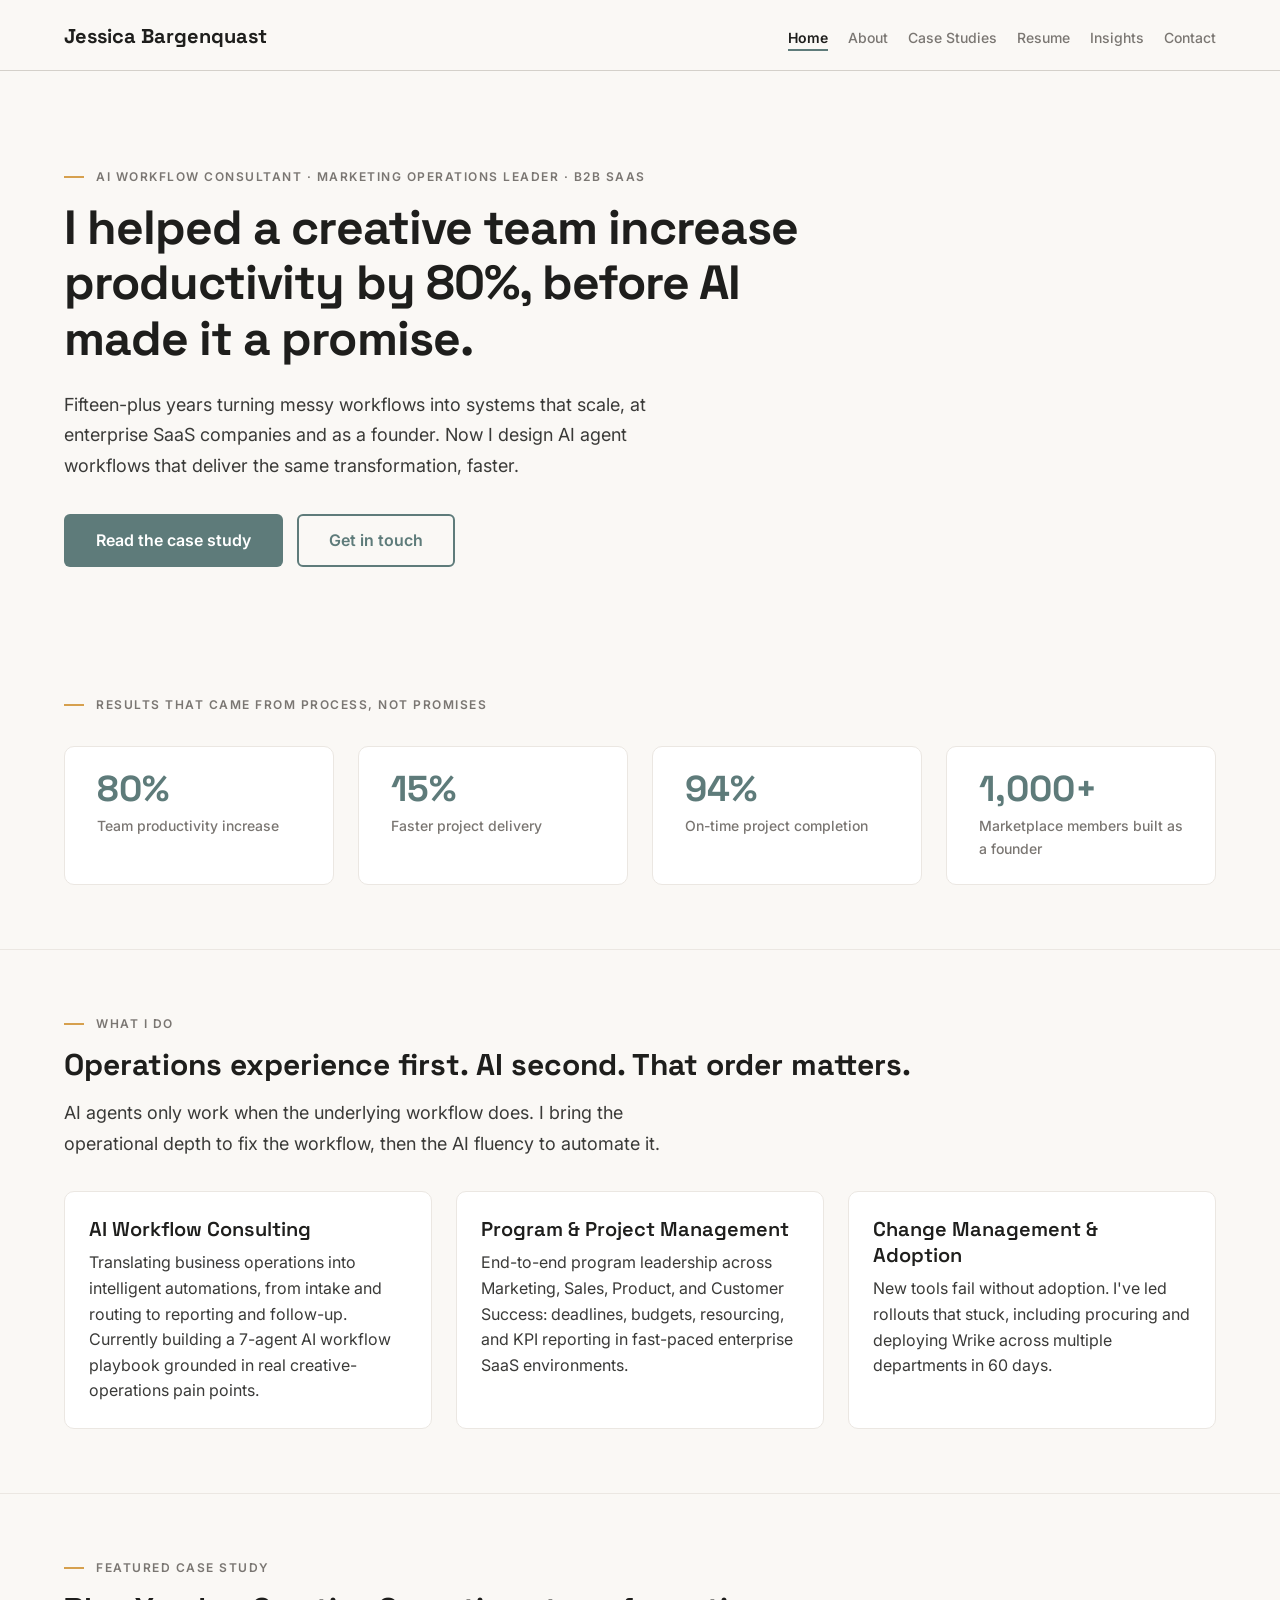
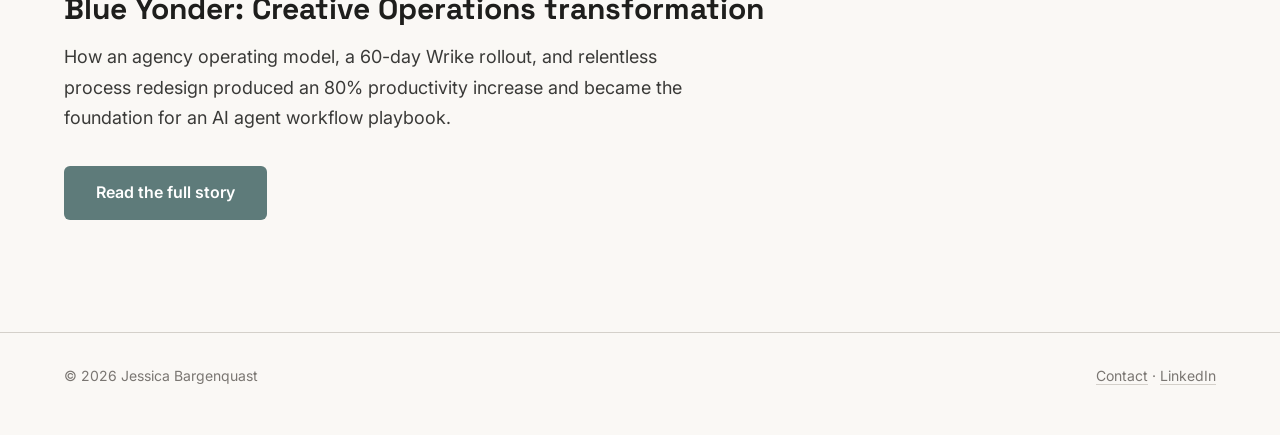
==== commit 9e2ff029: "Remove all em dashes from site content Jess doesn't write with em dashes. Rewrote every occurrence u" ====
--- a/index.html
+++ b/index.html
@@ -3,7 +3,7 @@
 <head>
   <meta charset="UTF-8">
   <meta name="viewport" content="width=device-width, initial-scale=1.0">
-  <title>Jessica Bargenquast — AI Workflow Consultant</title>
+  <title>Jessica Bargenquast | AI Workflow Consultant</title>
   <meta name="description" content="AI workflow consultant and marketing operations leader. 15+ years driving workflow transformation at enterprise SaaS companies, including an 80% team productivity increase.">
   <link rel="preconnect" href="https://fonts.googleapis.com">
   <link rel="preconnect" href="https://fonts.gstatic.com" crossorigin>
@@ -32,7 +32,7 @@
     <section class="hero">
       <div class="wrap">
         <p class="kicker">AI Workflow Consultant · Marketing Operations Leader · B2B SaaS</p>
-        <h1>I helped a creative team increase productivity by 80% — before AI made it a promise.</h1>
+        <h1>I helped a creative team increase productivity by 80%, before AI made it a promise.</h1>
         <p class="lede">Fifteen-plus years turning messy workflows into systems that scale, at enterprise SaaS companies and as a founder. Now I design AI agent workflows that deliver the same transformation, faster.</p>
         <div class="hero-actions">
           <a class="btn" href="case-studies.html">Read the case study</a>
@@ -57,19 +57,19 @@
       <div class="wrap">
         <p class="kicker">What I do</p>
         <h2>Operations experience first. AI second. That order matters.</h2>
-        <p class="lede">AI agents only work when the underlying workflow does. I bring the operational depth to fix the workflow — then the AI fluency to automate it.</p>
+        <p class="lede">AI agents only work when the underlying workflow does. I bring the operational depth to fix the workflow, then the AI fluency to automate it.</p>
         <div class="card-grid">
           <div class="card">
             <h3>AI Workflow Consulting</h3>
-            <p>Translating business operations into intelligent automations — from intake and routing to reporting and follow-up. Currently building a 7-agent AI workflow playbook grounded in real creative-operations pain points.</p>
+            <p>Translating business operations into intelligent automations, from intake and routing to reporting and follow-up. Currently building a 7-agent AI workflow playbook grounded in real creative-operations pain points.</p>
           </div>
           <div class="card">
             <h3>Program &amp; Project Management</h3>
-            <p>End-to-end program leadership across Marketing, Sales, Product, and Customer Success — deadlines, budgets, resourcing, and KPI reporting in fast-paced enterprise SaaS environments.</p>
+            <p>End-to-end program leadership across Marketing, Sales, Product, and Customer Success: deadlines, budgets, resourcing, and KPI reporting in fast-paced enterprise SaaS environments.</p>
           </div>
           <div class="card">
             <h3>Change Management &amp; Adoption</h3>
-            <p>New tools fail without adoption. I've led rollouts that stuck — including procuring and deploying Wrike across multiple departments in 60 days.</p>
+            <p>New tools fail without adoption. I've led rollouts that stuck, including procuring and deploying Wrike across multiple departments in 60 days.</p>
           </div>
         </div>
       </div>
@@ -79,7 +79,7 @@
       <div class="wrap">
         <p class="kicker">Featured case study</p>
         <h2>Blue Yonder: Creative Operations transformation</h2>
-        <p class="lede">How an agency operating model, a 60-day Wrike rollout, and relentless process redesign produced an 80% productivity increase — and became the foundation for an AI agent workflow playbook.</p>
+        <p class="lede">How an agency operating model, a 60-day Wrike rollout, and relentless process redesign produced an 80% productivity increase and became the foundation for an AI agent workflow playbook.</p>
         <div class="hero-actions">
           <a class="btn" href="case-studies.html">Read the full story</a>
         </div>
--- a/css/styles.css
+++ b/css/styles.css
@@ -1,5 +1,5 @@
 /* ============================================================
-   Jessica Bargenquast — portfolio site styles
+   Jessica Bargenquast · portfolio site styles
    Plain CSS, no build step. Edit freely.
 
    Brand system: "Clay & Iron" (see jessica-brand-style-guide.html).
@@ -26,7 +26,7 @@
   --border-dark:  #D4D0CA;
   --white:        #FFFFFF;
 
-  /* Semantic accent layer — swap these two lines to re-theme the whole
+  /* Semantic accent layer: swap these two lines to re-theme the whole
      site. Primary accent is Patina (teal); Red Clay is demoted to a
      secondary highlight so the palette reads less like a default AI clay. */
   --accent:       var(--patina);
@@ -38,7 +38,7 @@
   --font-heading: 'Space Grotesk', system-ui, -apple-system, sans-serif;
   --font-body:    'Inter', system-ui, -apple-system, sans-serif;
 
-  /* Type scale (major third — 1.25 ratio) */
+  /* Type scale (major third, 1.25 ratio) */
   --text-xs:   0.75rem;    /* 12px */
   --text-sm:   0.875rem;   /* 14px */
   --text-base: 1rem;       /* 16px */
@@ -316,20 +316,6 @@
   border-radius: var(--radius-md);
 }
 
-.photo-fallback {
-  border: 1px solid var(--border);
-  border-radius: var(--radius-md);
-  background: var(--surface);
-  aspect-ratio: 4 / 5;
-  display: flex;
-  align-items: center;
-  justify-content: center;
-  font-family: var(--font-heading);
-  font-weight: 700;
-  font-size: var(--text-3xl);
-  color: var(--border-dark);
-}
-
 /* ---------- Case study ---------- */
 
 .case-meta {
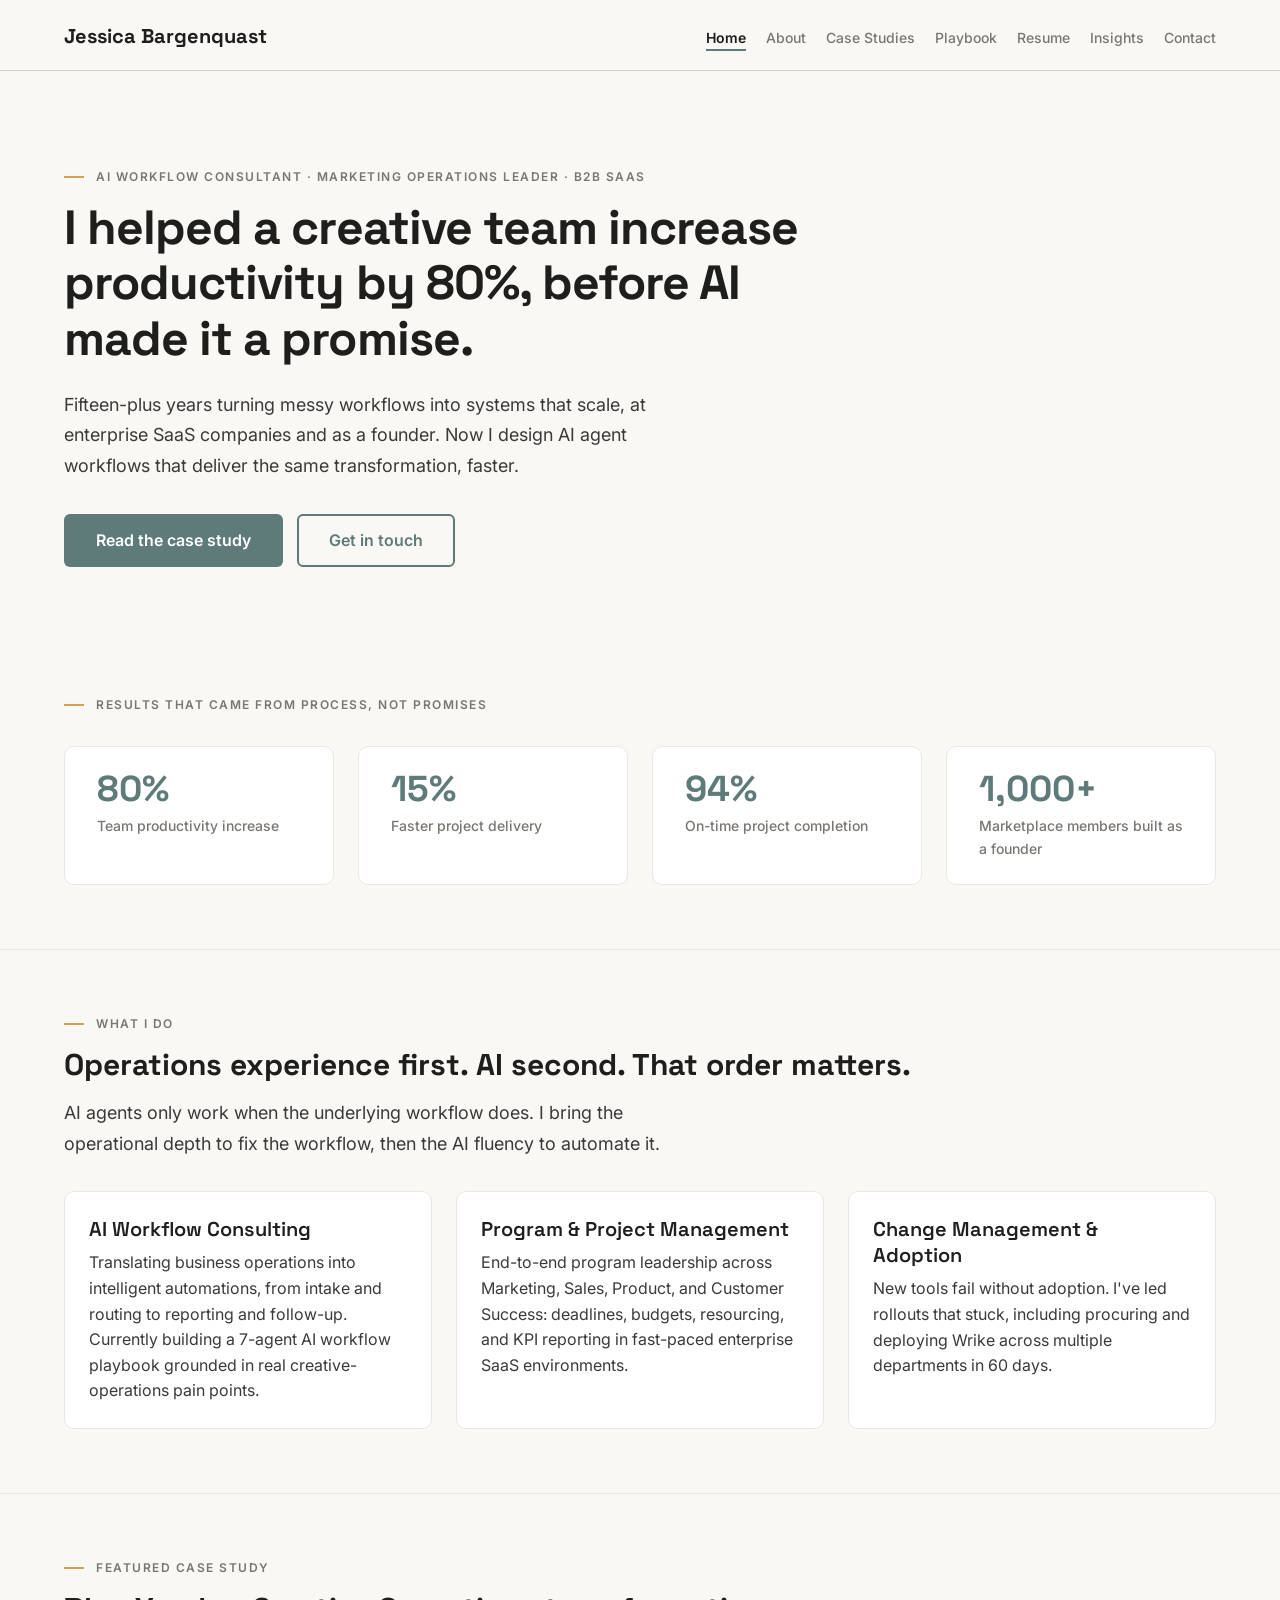
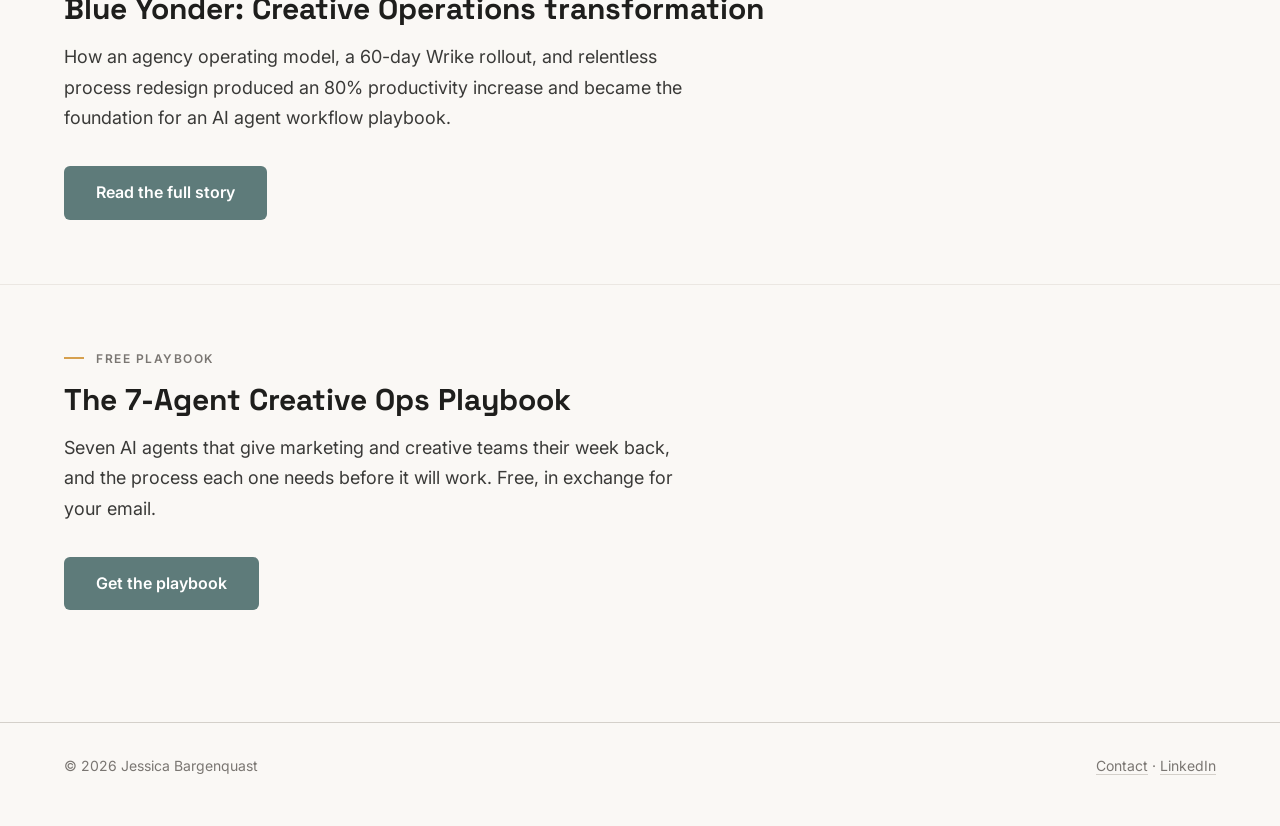
==== commit b96fd059: "Add gated 7-Agent Creative Ops Playbook - playbook.html: landing page with Netlify email-capture for" ====
--- a/index.html
+++ b/index.html
@@ -20,6 +20,7 @@
         <a href="index.html" aria-current="page">Home</a>
         <a href="about.html">About</a>
         <a href="case-studies.html">Case Studies</a>
+        <a href="playbook.html">Playbook</a>
         <a href="resume.html">Resume</a>
         <a href="insights.html">Insights</a>
         <a href="contact.html">Contact</a>
@@ -86,6 +87,18 @@
       </div>
     </section>
 
+
+    <section class="section">
+      <div class="wrap">
+        <p class="kicker">Free playbook</p>
+        <h2>The 7-Agent Creative Ops Playbook</h2>
+        <p class="lede">Seven AI agents that give marketing and creative teams their week back, and the process each one needs before it will work. Free, in exchange for your email.</p>
+        <div class="hero-actions">
+          <a class="btn" href="playbook.html">Get the playbook</a>
+        </div>
+      </div>
+    </section>
+
   </main>
 
   <footer class="site-footer">
--- a/css/styles.css
+++ b/css/styles.css
@@ -513,3 +513,136 @@
 
 .mt-0 { margin-top: 0; }
 .center { text-align: center; }
+
+/* ---------- Playbook ---------- */
+
+.gate-card {
+  background: var(--white);
+  border: 1px solid var(--border);
+  border-radius: var(--radius-lg);
+  padding: var(--space-xl);
+  max-width: 560px;
+}
+.gate-card .contact-form { margin-top: var(--space-lg); }
+.gate-note { font-size: var(--text-sm); color: var(--iron-muted); margin-top: var(--space-md); margin-bottom: 0; }
+
+.playbook-layout {
+  display: grid;
+  grid-template-columns: minmax(0, 1fr) 400px;
+  gap: var(--space-2xl);
+  align-items: start;
+}
+@media (max-width: 900px) { .playbook-layout { grid-template-columns: 1fr; } }
+
+.agent-chapter {
+  border-top: 2px solid var(--iron);
+  padding-top: var(--space-xl);
+  margin-top: var(--space-2xl);
+}
+.agent-pain {
+  font-size: var(--text-md);
+  font-style: italic;
+  color: var(--iron-soft);
+  max-width: 640px;
+}
+
+.spec-list {
+  background: var(--white);
+  border: 1px solid var(--border);
+  border-radius: var(--radius-md);
+  margin: var(--space-xl) 0;
+  max-width: 800px;
+  overflow: hidden;
+}
+.spec-row {
+  display: grid;
+  grid-template-columns: 150px minmax(0, 1fr);
+  border-top: 1px solid var(--border);
+}
+.spec-row:first-child { border-top: none; }
+.spec-key {
+  padding: var(--space-md) var(--space-lg);
+  font-family: var(--font-body);
+  font-size: var(--text-xs);
+  font-weight: 600;
+  text-transform: uppercase;
+  letter-spacing: 1px;
+  color: var(--iron-muted);
+  border-right: 1px solid var(--border);
+}
+.spec-value { padding: var(--space-md) var(--space-lg); font-size: var(--text-base); }
+.spec-value p { margin-bottom: 0.6em; }
+.spec-value p:last-child, .spec-value ol:last-child { margin-bottom: 0; }
+.spec-value ol { margin: 0; padding-left: 20px; }
+.spec-value li { margin-bottom: 6px; }
+@media (max-width: 620px) {
+  .spec-row { grid-template-columns: 1fr; }
+  .spec-key { border-right: none; padding-bottom: 4px; }
+  .spec-value { padding-top: 4px; }
+}
+
+.precondition {
+  background: var(--brass-light);
+  border-left: 3px solid var(--brass);
+  border-radius: var(--radius-sm);
+  padding: var(--space-lg);
+  margin: var(--space-xl) 0;
+  max-width: 750px;
+}
+.precondition .label {
+  display: block;
+  font-family: var(--font-body);
+  font-size: var(--text-xs);
+  font-weight: 600;
+  text-transform: uppercase;
+  letter-spacing: 1px;
+  color: var(--iron);
+  margin-bottom: 6px;
+}
+.precondition p { margin: 0; color: var(--iron-soft); }
+
+.ready-list { list-style: none; margin: var(--space-xl) 0; padding: 0; max-width: 680px; }
+.ready-list li {
+  position: relative;
+  padding: var(--space-md) 0 var(--space-md) 36px;
+  border-bottom: 1px solid var(--border);
+}
+.ready-list li::before {
+  content: "";
+  position: absolute;
+  left: 2px;
+  top: 21px;
+  width: 14px;
+  height: 14px;
+  border: 2px solid var(--accent);
+  border-radius: 4px;
+}
+
+.table-wrap { overflow-x: auto; margin: var(--space-xl) 0; }
+.playbook-table {
+  border-collapse: collapse;
+  width: 100%;
+  min-width: 560px;
+  font-size: var(--text-sm);
+  line-height: 1.5;
+  background: var(--white);
+  border: 1px solid var(--border);
+  border-radius: var(--radius-md);
+}
+.playbook-table th {
+  text-align: left;
+  font-family: var(--font-body);
+  font-size: var(--text-xs);
+  font-weight: 600;
+  text-transform: uppercase;
+  letter-spacing: 1px;
+  color: var(--iron-muted);
+  border-bottom: 2px solid var(--iron);
+  padding: 12px 16px;
+}
+.playbook-table td {
+  border-bottom: 1px solid var(--border);
+  padding: 14px 16px;
+  vertical-align: top;
+}
+.playbook-table tr:last-child td { border-bottom: none; }
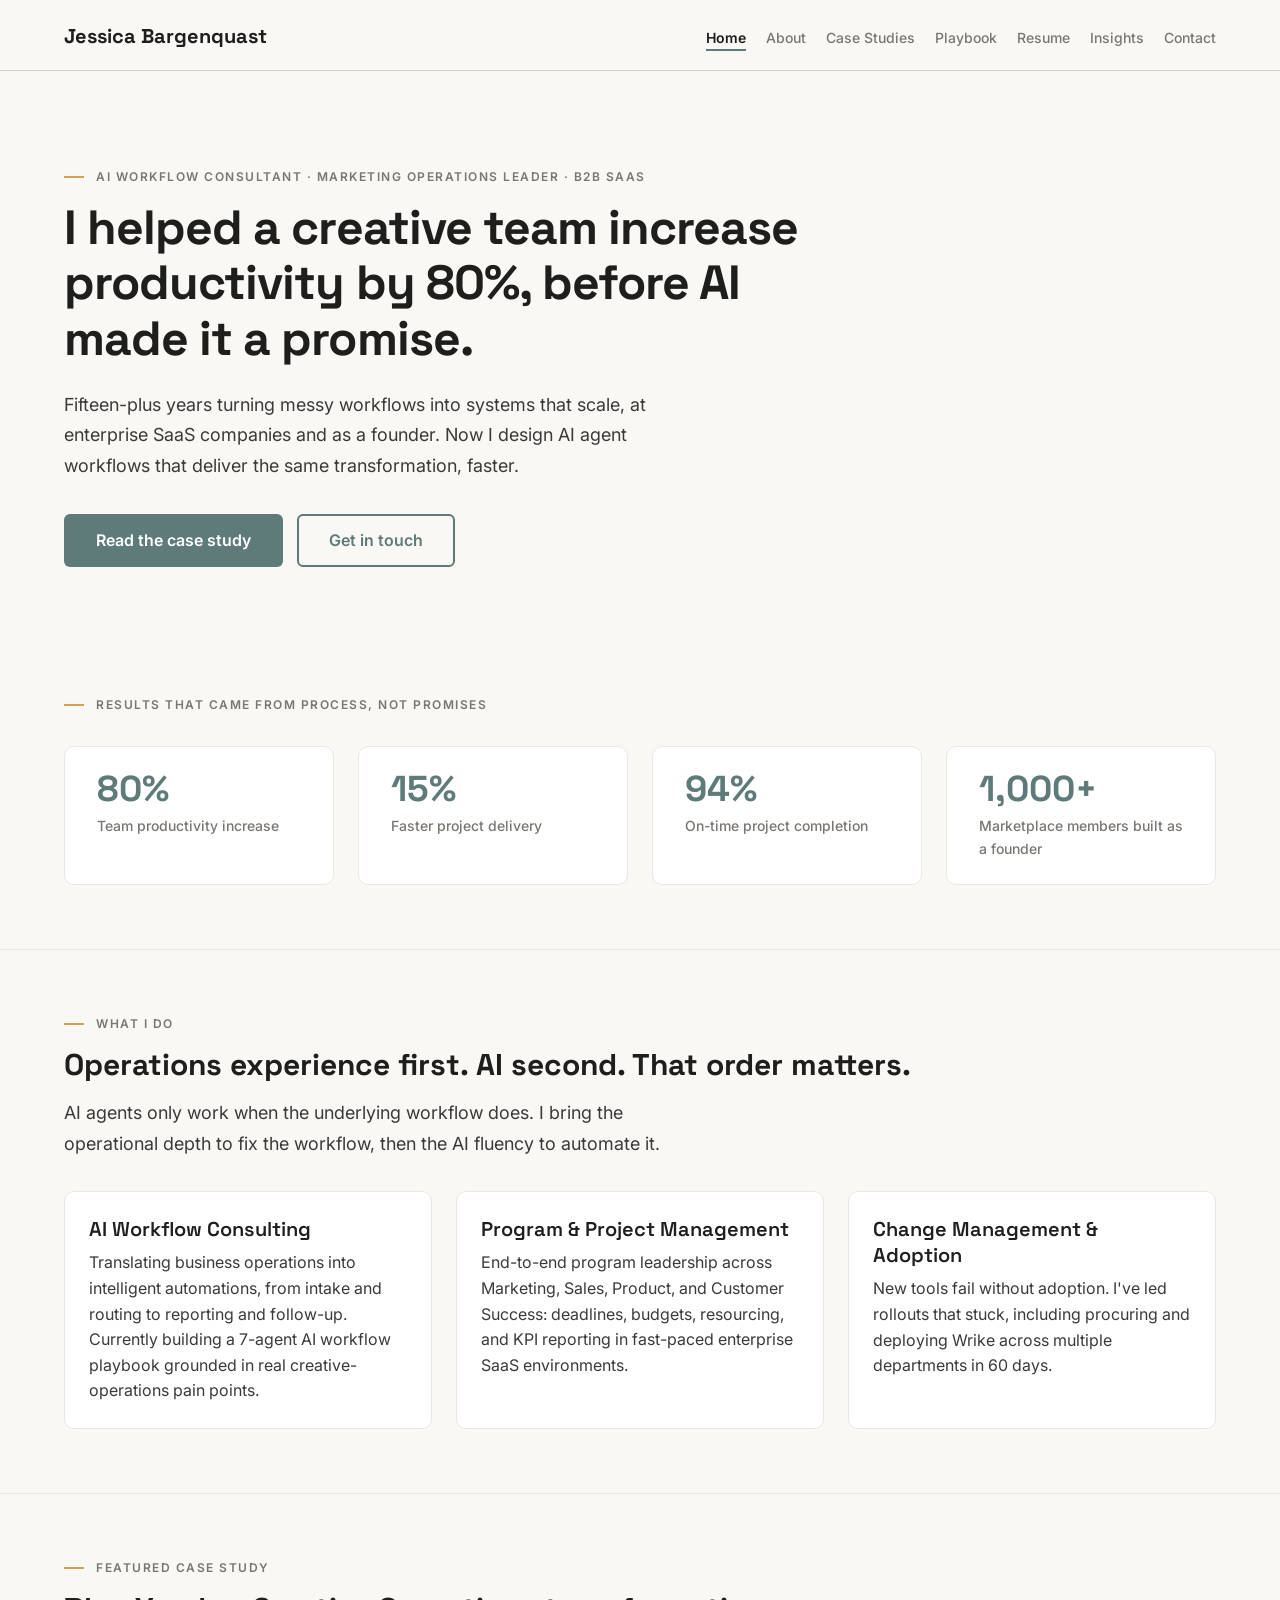
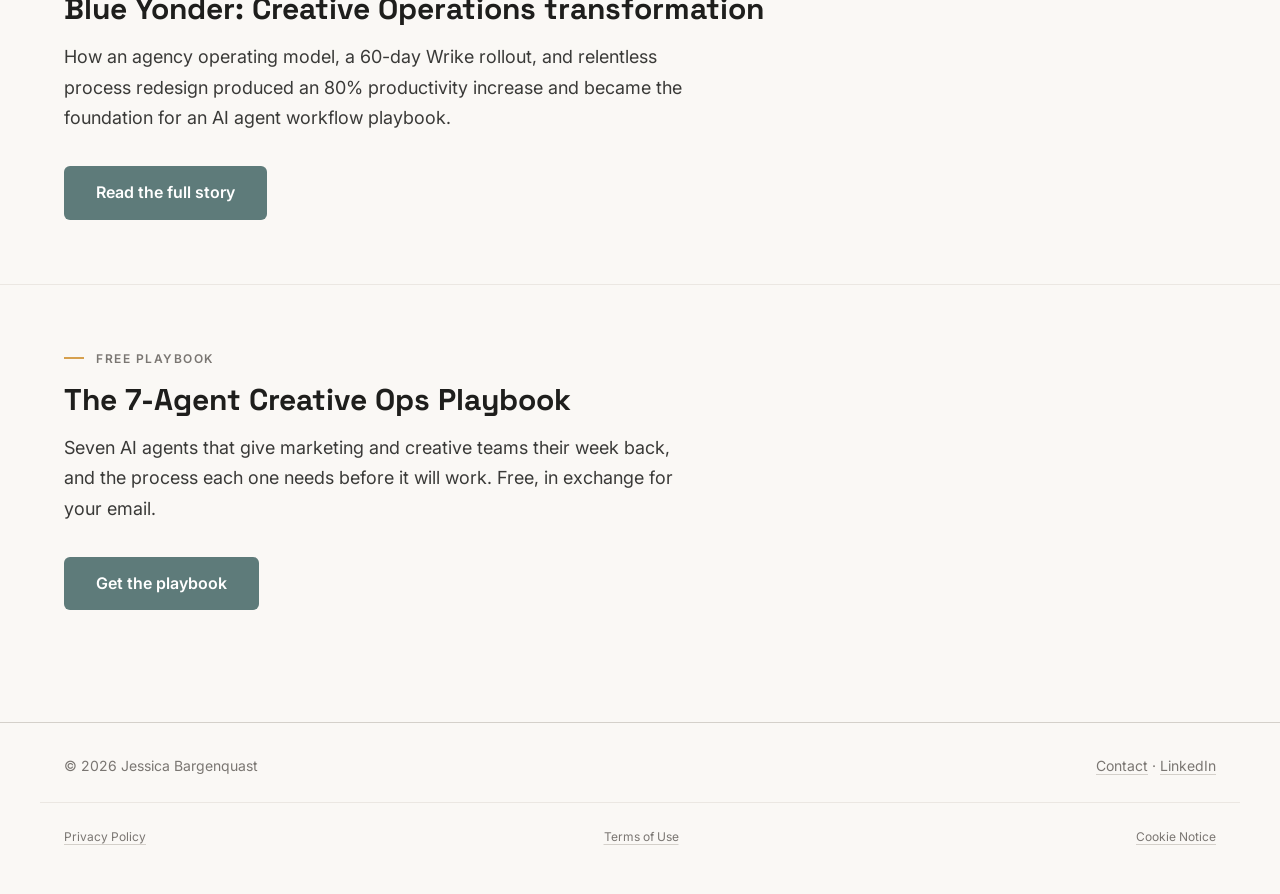
==== commit 5ab668de: "Redesign downloadable resume PDF and add legal pages - Rebuild the downloadable resume PDF from scra" ====
--- a/index.html
+++ b/index.html
@@ -109,6 +109,12 @@
         <a href="https://linkedin.com/in/jessbarg">LinkedIn</a>
       </div>
     </div>
+    <div class="wrap footer-legal">
+      <a href="privacy-policy.html">Privacy Policy</a>
+      <a href="terms-of-use.html">Terms of Use</a>
+      <a href="cookie-notice.html">Cookie Notice</a>
+    </div>
+  
   </footer>
 
 </body>
--- a/css/styles.css
+++ b/css/styles.css
@@ -509,6 +509,15 @@
 .site-footer a { color: var(--iron-muted); text-decoration-color: var(--border-dark); }
 .site-footer a:hover { color: var(--accent); text-decoration-color: var(--accent); }
 
+.footer-legal {
+  margin-top: var(--space-lg);
+  padding-top: var(--space-lg);
+  border-top: 1px solid var(--border);
+  font-size: var(--text-xs);
+  gap: 6px 18px;
+}
+.footer-legal a[aria-current="page"] { color: var(--iron); font-weight: 600; }
+
 /* ---------- Utilities ---------- */
 
 .mt-0 { margin-top: 0; }
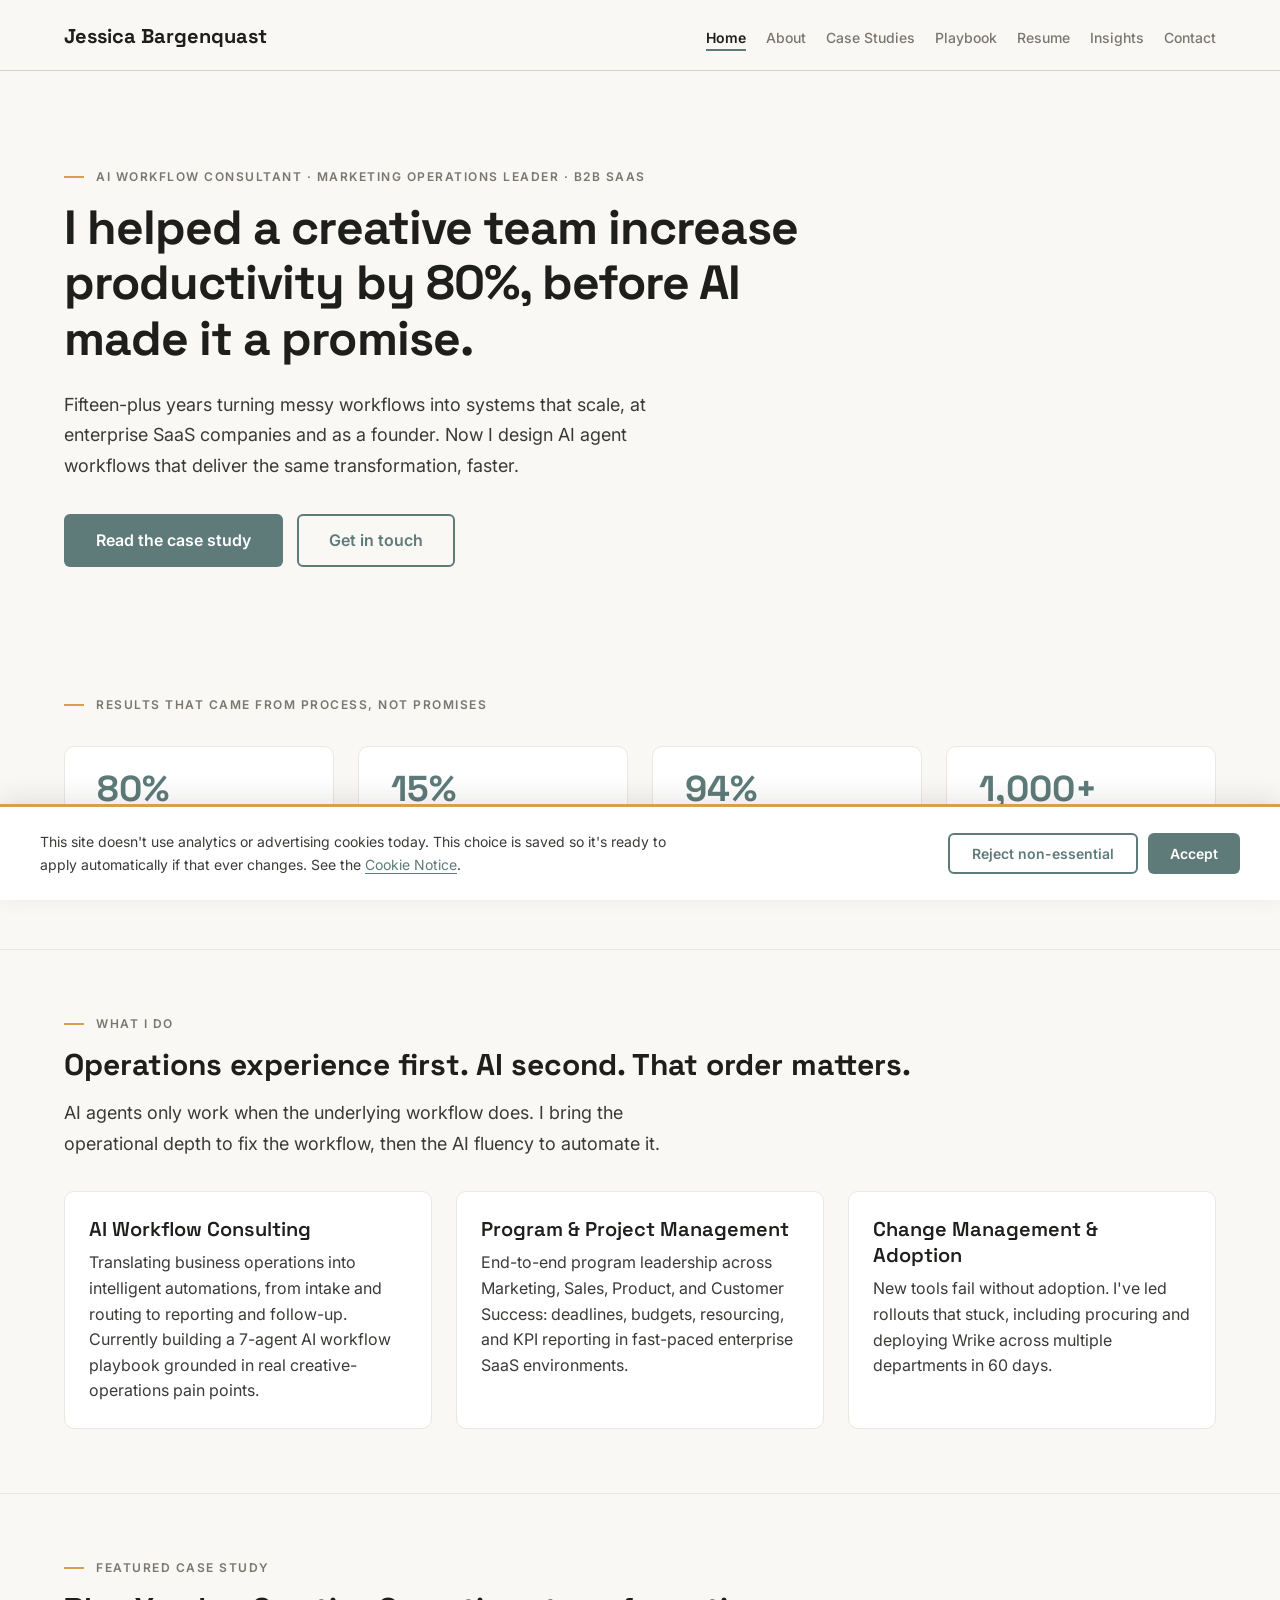
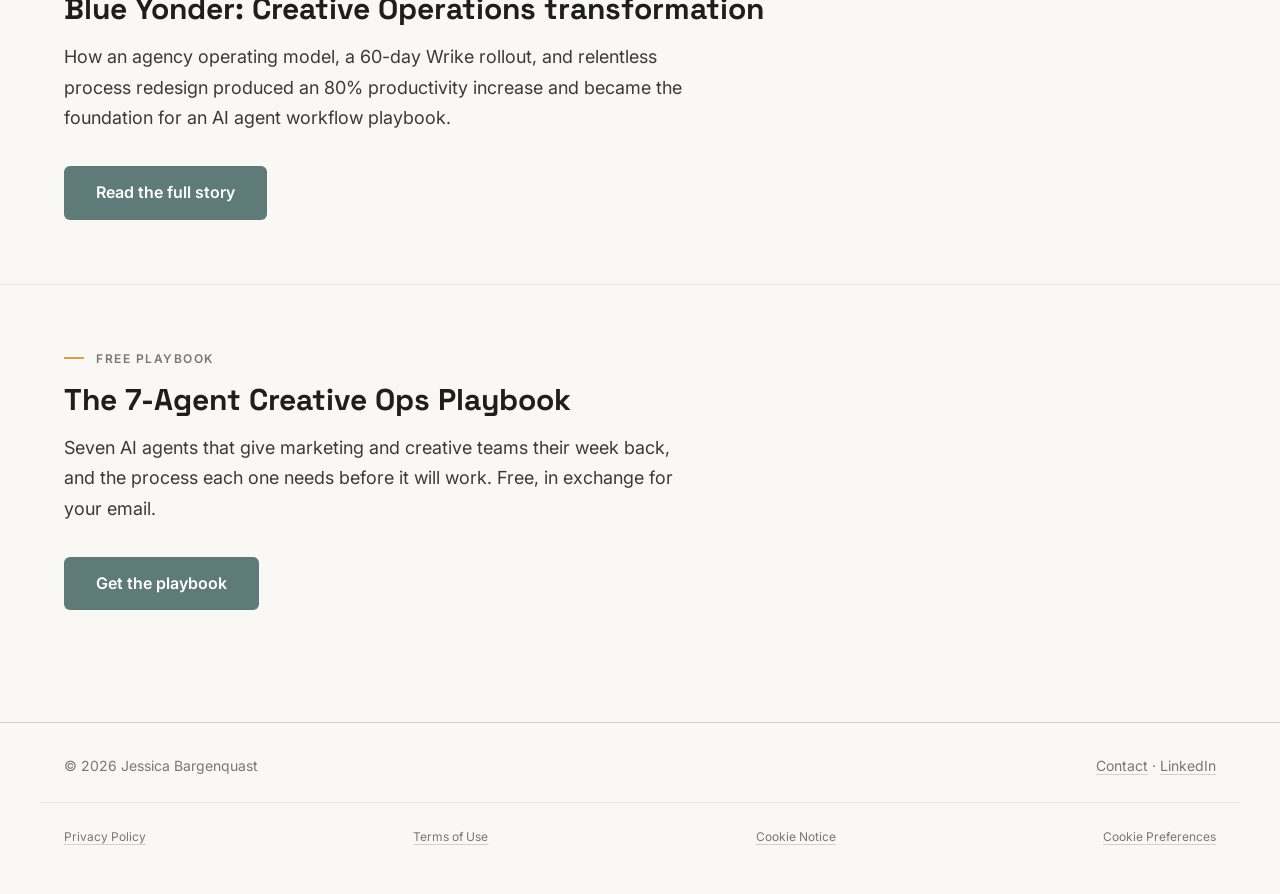
==== commit f0a679ee: "Add cookie consent banner ahead of California privacy requirements - Add js/cookie-consent.js: vanil" ====
--- a/index.html
+++ b/index.html
@@ -113,9 +113,21 @@
       <a href="privacy-policy.html">Privacy Policy</a>
       <a href="terms-of-use.html">Terms of Use</a>
       <a href="cookie-notice.html">Cookie Notice</a>
+      <button type="button" class="footer-legal-btn open-cookie-preferences">Cookie Preferences</button>
     </div>
   
   </footer>
 
+  <div id="cookie-banner" class="cookie-banner" role="region" aria-label="Cookie preferences" hidden>
+    <div class="cookie-banner-inner">
+      <p>This site doesn't use analytics or advertising cookies today. This choice is saved so it's ready to apply automatically if that ever changes. See the <a href="cookie-notice.html">Cookie Notice</a>.</p>
+      <div class="cookie-banner-actions">
+        <button type="button" class="btn secondary" id="cookie-reject">Reject non-essential</button>
+        <button type="button" class="btn" id="cookie-accept">Accept</button>
+      </div>
+    </div>
+  </div>
+  <script src="js/cookie-consent.js"></script>
+
 </body>
 </html>
--- a/css/styles.css
+++ b/css/styles.css
@@ -514,9 +514,75 @@
   padding-top: var(--space-lg);
   border-top: 1px solid var(--border);
   font-size: var(--text-xs);
+  justify-content: flex-start;
   gap: 6px 18px;
 }
 .footer-legal a[aria-current="page"] { color: var(--iron); font-weight: 600; }
+
+.footer-legal-btn {
+  background: none;
+  border: none;
+  padding: 0;
+  margin: 0;
+  font: inherit;
+  font-size: var(--text-xs);
+  color: var(--iron-muted);
+  text-decoration: underline;
+  text-decoration-color: var(--border-dark);
+  text-underline-offset: 3px;
+  cursor: pointer;
+}
+.footer-legal-btn:hover { color: var(--accent); text-decoration-color: var(--accent); }
+
+/* ---------- Cookie banner ---------- */
+
+.cookie-banner {
+  position: fixed;
+  left: 0;
+  right: 0;
+  bottom: 0;
+  z-index: 1000;
+  background: var(--white);
+  border-top: 3px solid var(--brass);
+  box-shadow: 0 -6px 24px rgba(30, 30, 28, 0.10);
+  padding: var(--space-lg) 24px;
+}
+.cookie-banner[hidden] { display: none; }
+
+.cookie-banner-inner {
+  max-width: var(--max-width);
+  margin: 0 auto;
+  display: flex;
+  flex-wrap: wrap;
+  align-items: center;
+  justify-content: space-between;
+  gap: 14px 32px;
+}
+
+.cookie-banner-inner p {
+  margin: 0;
+  font-size: var(--text-sm);
+  color: var(--iron-soft);
+  max-width: 640px;
+}
+
+.cookie-banner-actions {
+  display: flex;
+  gap: 10px;
+  flex-shrink: 0;
+}
+
+.cookie-banner .btn,
+.cookie-banner .btn.secondary {
+  padding: 10px 22px;
+  min-height: auto;
+  font-size: var(--text-sm);
+}
+
+@media (max-width: 640px) {
+  .cookie-banner-actions { width: 100%; }
+  .cookie-banner-actions .btn { flex: 1; }
+}
 
 /* ---------- Utilities ---------- */
 
